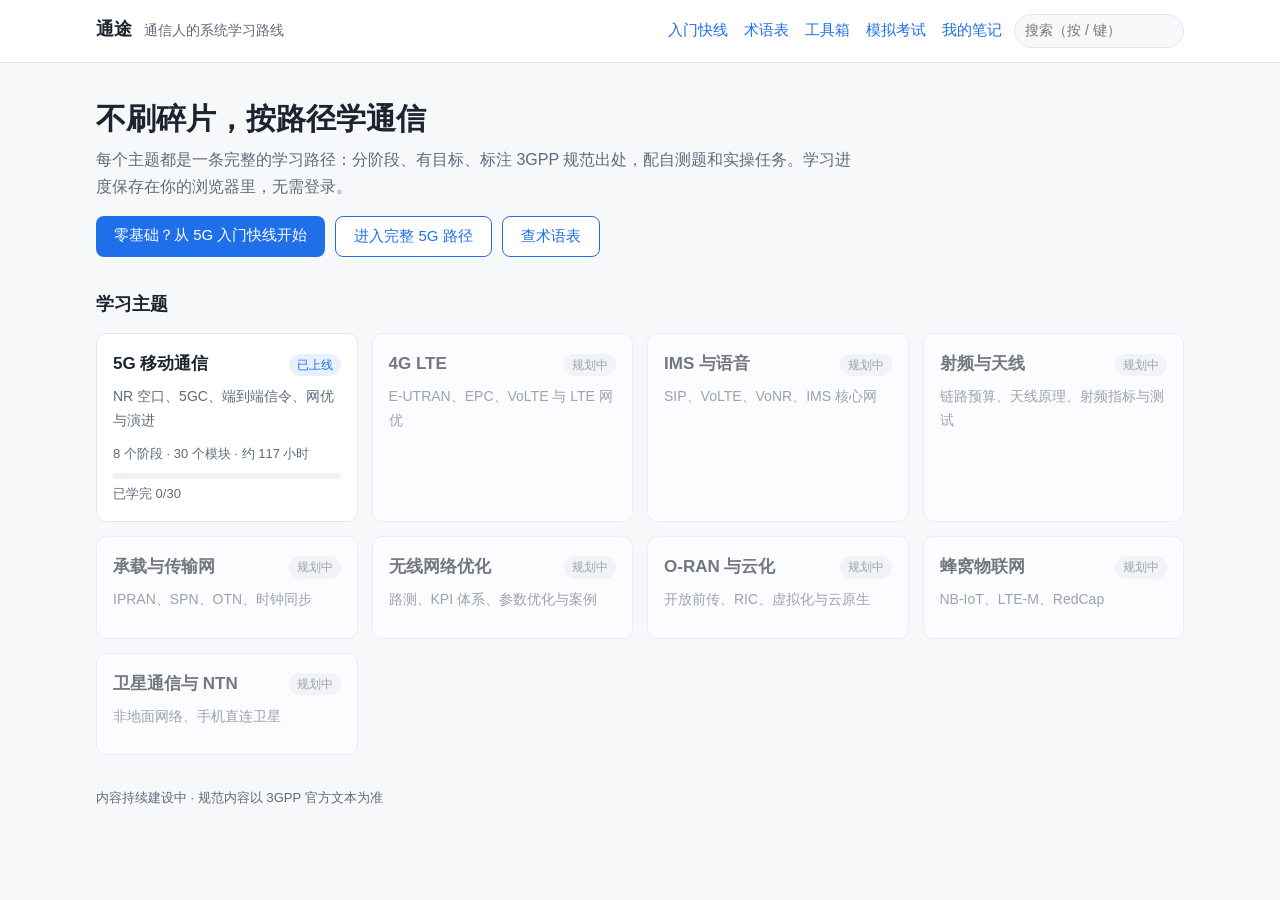
==== index.html @ b51c8057 "feat: 网站更名为「通途 · 通信人的系统学习路线」 Co-Authored-By: Claude Opus 5.5 <noreply@anthropic.com>" ====
<!doctype html>
<html lang="zh-CN">
<head>
  <meta charset="utf-8">
  <meta name="viewport" content="width=device-width, initial-scale=1">
  <title>通途 · 通信人的系统学习路线</title>
  <link rel="canonical" href="https://learn.promptso.top/">
  <meta name="description" content="通途：面向移动通信从业者的系统学习路线，分阶段学习 5G，标注 3GPP 规范出处，配自测题、模拟考试和计算工具">
  <link rel="stylesheet" href="assets/style.css?v=f2b17a0a">
</head>
<body>
  <header class="site-header">
    <div class="wrap">
      <a class="brand" href="index.html">通途</a>
      <span class="tagline">通信人的系统学习路线</span>
      <nav class="site-nav"><a href="quickstart.html?t=5g">入门快线</a><a href="glossary.html">术语表</a><a href="tools.html">工具箱</a><a href="exam.html">模拟考试</a><a href="notes.html">我的笔记</a></nav>
      <form class="site-search" role="search" action="search.html"><input type="search" name="q" placeholder="搜索（按 / 键）" aria-label="站内搜索"></form>
    </div>
  </header>

  <main class="wrap">
    <section class="hero">
      <h1>不刷碎片，按路径学通信</h1>
      <p>每个主题都是一条完整的学习路径：分阶段、有目标、标注 3GPP 规范出处，配自测题和实操任务。学习进度保存在你的浏览器里，无需登录。</p>
      <div class="hero-actions">
        <a class="btn" href="quickstart.html?t=5g">零基础？从 5G 入门快线开始</a>
        <a class="btn btn-ghost" href="pathway.html?t=5g">进入完整 5G 路径</a>
        <a class="btn btn-ghost" href="glossary.html">查术语表</a>
      </div>
    </section>

    <section class="review-today" id="review-today" hidden></section>

    <section>
      <h2 class="section-title">学习主题</h2>
      <div id="topics" class="topic-grid"></div>
    </section>
  </main>

  <footer class="site-footer wrap">内容持续建设中 · 规范内容以 3GPP 官方文本为准</footer>

  <script src="data/topics.js?v=bf1fc1b3"></script>
  <script src="data/pathways/5g.js?v=eb07a325"></script>
  <script src="assets/review.js?v=e19c0d16"></script>
  <script src="assets/roadmap.js?v=b951e041"></script>
  <script src="assets/app.js?v=8c79c02c"></script>
  <script>App.renderHome();</script>
  <script src="assets/site-search.js?v=0782d89f"></script>
  <script src="assets/mirror-notice.js?v=f35e89a8"></script>
</body>
</html>
---- assets/style.css ----
:root {
  --bg: #f7f8fa;
  --surface: #ffffff;
  --text: #1c2430;
  --muted: #5f6b7a;
  --border: #e3e7ed;
  --accent: #1f6feb;
  --accent-soft: #e8f0fe;
  --done: #1a7f37;
  --done-soft: #e6f4ea;
  --learning: #9a6700;
  --learning-soft: #fff4d6;
  --skip: #8250df;
  --skip-soft: #f1ebfd;
  --chip: #eef1f5;
  --code: #f1f3f6;
  --radius: 10px;
}
@media (prefers-color-scheme: dark) {
  :root {
    --bg: #0f1318;
    --surface: #171c23;
    --text: #e4e8ee;
    --muted: #97a3b2;
    --border: #2a313b;
    --accent: #5b9dff;
    --accent-soft: #1b2a40;
    --done: #4cc26a;
    --done-soft: #16291c;
    --learning: #d29922;
    --learning-soft: #2e2510;
    --skip: #a371f7;
    --skip-soft: #241b38;
    --chip: #222934;
    --code: #222934;
  }
}

* { box-sizing: border-box; }
/* hidden 属性一律生效，避免被组件自己的 display: flex / grid 覆盖 */
[hidden] { display: none !important; }
html { scroll-behavior: smooth; }
body {
  margin: 0;
  background: var(--bg);
  color: var(--text);
  font-family: -apple-system, BlinkMacSystemFont, "PingFang SC", "Hiragino Sans GB", "Microsoft YaHei", "Noto Sans CJK SC", sans-serif;
  line-height: 1.7;
  font-size: 16px;
}
a { color: var(--accent); text-decoration: none; }
a:hover { text-decoration: underline; }
code { background: var(--code); padding: 1px 6px; border-radius: 4px; font-size: 0.9em; white-space: nowrap; }

.wrap { max-width: 1120px; margin: 0 auto; padding: 0 16px; }

.site-header { background: var(--surface); border-bottom: 1px solid var(--border); }
.site-header .wrap { display: flex; align-items: baseline; gap: 12px; padding-top: 14px; padding-bottom: 14px; flex-wrap: wrap; }
.brand { font-weight: 700; font-size: 18px; color: var(--text); }
.tagline { color: var(--muted); font-size: 14px; }
.site-footer { color: var(--muted); font-size: 13px; padding-top: 32px; padding-bottom: 32px; }

.hero { padding: 36px 0 20px; }
.hero h1 { margin: 0 0 8px; font-size: 30px; line-height: 1.3; }
.hero p { margin: 0 0 8px; color: var(--muted); max-width: 760px; }
.back { display: inline-block; margin-bottom: 12px; font-size: 14px; }
.meta { color: var(--muted); font-size: 13px; }

.section-title { font-size: 18px; margin: 12px 0 14px; }
.topic-grid { display: grid; grid-template-columns: repeat(auto-fill, minmax(250px, 1fr)); gap: 14px; }
.topic-card {
  display: block; background: var(--surface); border: 1px solid var(--border);
  border-radius: var(--radius); padding: 16px; color: var(--text);
}
.topic-card.live:hover { border-color: var(--accent); text-decoration: none; }
.topic-card.planned { opacity: 0.6; }
.topic-card h3 { margin: 0; font-size: 17px; }
.topic-card p { margin: 6px 0 10px; color: var(--muted); font-size: 14px; }
.topic-head { display: flex; justify-content: space-between; align-items: center; gap: 8px; }
.badge { font-size: 12px; padding: 1px 8px; border-radius: 999px; background: var(--chip); color: var(--muted); white-space: nowrap; }
.badge.live { background: var(--accent-soft); color: var(--accent); }

.bar { height: 6px; background: var(--chip); border-radius: 999px; overflow: hidden; margin: 8px 0 4px; }
.bar span { display: block; height: 100%; background: var(--done); transition: width 0.3s; }
.overall { max-width: 520px; margin: 12px 0; }
.btn {
  background: var(--accent); color: #fff; border: 0; border-radius: 8px;
  padding: 8px 18px; font-size: 15px; cursor: pointer; font-family: inherit;
}
.btn:disabled { background: var(--done); cursor: default; }

.layout { display: grid; grid-template-columns: 220px 1fr; gap: 28px; align-items: start; }
.stage-nav { position: sticky; top: 16px; max-height: calc(100vh - 32px); overflow-y: auto; overscroll-behavior: contain; }
.stage-nav ol { list-style: none; margin: 0; padding: 0; }
.stage-nav li { font-size: 14px; }
.stage-nav .nav-row { display: flex; justify-content: space-between; align-items: center; gap: 6px; padding: 5px 0; }
.stage-nav a { color: var(--text); }
.nav-stat { color: var(--muted); font-size: 12px; }
.stage-no {
  display: inline-flex; align-items: center; justify-content: center;
  width: 20px; height: 20px; border-radius: 50%; background: var(--accent-soft);
  color: var(--accent); font-size: 12px; font-weight: 700; margin-right: 8px; flex: none;
}
.stage-no.big { width: 36px; height: 36px; font-size: 17px; margin: 4px 0 0; }

.stage { margin-bottom: 36px; scroll-margin-top: 12px; }
.stage-head { display: flex; gap: 14px; align-items: flex-start; }
.stage-head h2 { margin: 0; font-size: 22px; }
.stage-head p { margin: 2px 0 0; color: var(--muted); }
.stage-progress { margin: 6px 0 12px 50px; max-width: 360px; }

.module {
  background: var(--surface); border: 1px solid var(--border); border-radius: var(--radius);
  margin-bottom: 10px; scroll-margin-top: 12px;
}
.module.st-done { border-color: color-mix(in srgb, var(--done) 40%, var(--border)); }
.module.st-learning { border-left: 3px solid var(--learning); }
.module.st-skip { border-color: color-mix(in srgb, var(--skip) 35%, var(--border)); }
.module > summary {
  display: flex; align-items: center; gap: 10px; padding: 12px 14px; cursor: pointer; list-style: none;
}
.module > summary::-webkit-details-marker { display: none; }
.module[open] > summary { border-bottom: 1px solid var(--border); }
.check { display: flex; align-items: center; }
.check input { width: 18px; height: 18px; accent-color: var(--done); cursor: pointer; margin: 0; }
.mod-index { color: var(--muted); font-size: 13px; font-variant-numeric: tabular-nums; min-width: 28px; }
.mod-title { font-weight: 600; flex: 1; }
.module.st-done .mod-title { color: var(--done); }
.module.st-skip .mod-title { color: var(--skip); }
.mod-state:empty { display: none; }
.mod-state { font-size: 12px; padding: 1px 8px; border-radius: 999px; white-space: nowrap; }
.module.st-learning .mod-state { background: var(--learning-soft); color: var(--learning); }
.module.st-skip .mod-state { background: var(--skip-soft); color: var(--skip); }
.mod-status { display: flex; flex-wrap: wrap; align-items: center; gap: 6px; margin: 12px 0 4px; }
.st-btn {
  font: inherit; font-size: 13px; padding: 3px 10px; border-radius: 999px; cursor: pointer;
  border: 1px solid var(--border); background: var(--surface); color: var(--muted);
}
.st-btn:hover { border-color: var(--accent); color: var(--text); }
.st-btn.on[data-set-status="todo"] { background: var(--chip); color: var(--text); border-color: var(--muted); }
.st-btn.on[data-set-status="learning"] { background: var(--learning-soft); color: var(--learning); border-color: var(--learning); }
.st-btn.on[data-set-status="done"] { background: var(--done-soft); color: var(--done); border-color: var(--done); }
.st-btn.on[data-set-status="skip"] { background: var(--skip-soft); color: var(--skip); border-color: var(--skip); }
.mod-hours { color: var(--muted); font-size: 13px; white-space: nowrap; }

.mod-body { padding: 4px 18px 18px; }
.mod-body h4 { margin: 18px 0 8px; font-size: 14px; color: var(--muted); letter-spacing: 0.02em; }
.mod-body ul { margin: 0; padding-left: 20px; }
.chips { display: flex; flex-wrap: wrap; gap: 6px; }
.chip { background: var(--chip); border-radius: 6px; padding: 2px 9px; font-size: 13px; }
.specs li { margin: 3px 0; }
.flow { overflow-x: auto; background: var(--bg); border: 1px solid var(--border); border-radius: 8px; padding: 10px; }
.flow pre { margin: 0; font-size: 12px; white-space: pre; }
.quiz { border: 1px solid var(--border); border-radius: 8px; padding: 8px 12px; margin-bottom: 8px; }
.quiz summary { cursor: pointer; font-weight: 500; }
.quiz p { margin: 8px 0 0; color: var(--text); }
.practice { margin: 0; background: var(--accent-soft); border-radius: 8px; padding: 10px 12px; }
.muted { color: var(--muted); font-size: 14px; }

@media (max-width: 760px) {
  .layout { grid-template-columns: 1fr; }
  .stage-nav { position: static; background: var(--surface); border: 1px solid var(--border); border-radius: var(--radius); padding: 10px 14px; }
  .hero h1 { font-size: 24px; }
  .stage-progress { margin-left: 0; }
  .mod-hours { display: none; }
  .mod-body { padding: 4px 14px 14px; }
}

/* 精选资源 */
.resources { list-style: none; padding: 0; margin: 0; }
.resources li { display: flex; gap: 10px; align-items: flex-start; padding: 8px 0; border-bottom: 1px dashed var(--border); }
.resources li:last-child { border-bottom: 0; }
.rbody { min-width: 0; overflow-wrap: anywhere; }
.rtype { flex: none; font-size: 12px; line-height: 20px; padding: 0 7px; margin-top: 3px; border-radius: 4px; background: var(--chip); color: var(--muted); }
.rtype-video, .rtype-article { background: var(--accent-soft); color: var(--accent); }
.rtype-lab, .rtype-tool { background: var(--done-soft); color: var(--done); }
.rmeta { color: var(--muted); font-size: 13px; margin-left: 4px; }
.rnote { color: var(--muted); font-size: 14px; }
.specs a { text-decoration: none; }
.specs a code { color: var(--accent); }

/* 顶部导航与按钮 */
.site-nav { margin-left: auto; display: flex; gap: 16px; font-size: 15px; }
.btn { display: inline-block; text-decoration: none; line-height: 1.5; }
a.btn:hover { text-decoration: none; }
.btn-ghost { background: transparent; color: var(--accent); border: 1px solid var(--accent); }
.hero-actions { display: flex; flex-wrap: wrap; gap: 10px; margin-top: 16px; }
.pathway-hero .btn-ghost { margin-left: 8px; }
.quick-banner { margin-top: 14px; padding: 10px 14px; border-radius: 8px; background: var(--accent-soft); color: var(--text); max-width: 760px; }

/* 术语标注与浮动解释 */
.term { border-bottom: 1px dashed var(--accent); cursor: help; }
.term:focus { outline: 2px solid var(--accent); outline-offset: 1px; border-radius: 2px; }
.term-tip {
  position: absolute; z-index: 50; background: var(--surface); color: var(--text);
  border: 1px solid var(--border); border-radius: 10px; padding: 10px 12px;
  box-shadow: 0 8px 24px rgba(0, 0, 0, 0.18); font-size: 14px; line-height: 1.6;
}
.term-tip .tip-head span { color: var(--muted); font-size: 13px; }
.term-tip .tip-body { margin: 4px 0 6px; }
.term-tip .tip-foot { font-size: 13px; }

/* 入门快线课程正文 */
.lesson-body p { margin: 0 0 10px; }
.lesson-summary { color: var(--muted); }
.lesson-list { padding-left: 20px; margin: 0 0 10px; }
.lesson-list li { margin: 4px 0; }
.table-wrap { overflow-x: auto; margin: 0 0 12px; }
.table-wrap table { border-collapse: collapse; width: 100%; font-size: 14px; }
.table-wrap th, .table-wrap td { border: 1px solid var(--border); padding: 6px 10px; text-align: left; vertical-align: top; }
.table-wrap th { background: var(--chip); font-weight: 600; white-space: nowrap; }
.lesson-body .flow { margin: 0 0 12px; }
.tip { background: var(--done-soft); border-radius: 8px; padding: 10px 12px; margin: 0 0 12px; font-size: 15px; }
.mcq { border: 1px solid var(--border); border-radius: 8px; padding: 10px 12px; margin-bottom: 10px; }
.mcq-q { font-weight: 500; margin: 0 0 8px; }
.mcq-opts { display: grid; gap: 6px; }
.mcq-opt {
  text-align: left; font: inherit; font-size: 15px; padding: 7px 12px; border-radius: 6px; cursor: pointer;
  border: 1px solid var(--border); background: var(--bg); color: var(--text);
}
.mcq-opt:hover:not(:disabled) { border-color: var(--accent); }
.mcq-opt:disabled { cursor: default; }
.mcq-opt.correct { border-color: var(--done); background: var(--done-soft); }
.mcq-opt.wrong { border-color: #d1242f; background: rgba(209, 36, 47, 0.1); }
.mcq-explain { margin: 8px 0 0 !important; font-size: 14px; }
.deeper { display: flex; flex-wrap: wrap; gap: 8px; }
.mod-link { display: inline-block; background: var(--chip); border-radius: 6px; padding: 3px 10px; font-size: 14px; color: var(--text); }
.lesson-next { margin-top: 20px; text-align: right; }
.route { border: 1px solid var(--border); border-radius: 8px; padding: 10px 12px; margin-bottom: 10px; }
.route-mods { margin: 6px 0 0; padding-left: 22px; columns: 2; column-gap: 24px; }
.route-mods li { break-inside: avoid; margin: 2px 0; }
.route-mods .mod-link { background: none; padding: 0; color: var(--accent); }

/* 术语表页面 */
.gl-tools { position: sticky; top: 0; z-index: 5; background: var(--bg); padding: 10px 0; }
#gl-q { width: 100%; font: inherit; padding: 9px 12px; border: 1px solid var(--border); border-radius: 8px; background: var(--surface); color: var(--text); }
.gl-cats { display: flex; flex-wrap: wrap; gap: 6px; margin-top: 8px; }
.chip-btn { font: inherit; font-size: 13px; padding: 2px 12px; border-radius: 999px; border: 1px solid var(--border); background: var(--surface); color: var(--text); cursor: pointer; }
.chip-btn.active { background: var(--accent); border-color: var(--accent); color: #fff; }
.gl-list { margin: 0; }
.gl-item { background: var(--surface); border: 1px solid var(--border); border-radius: var(--radius); padding: 10px 14px; margin: 8px 0; scroll-margin-top: 120px; }
.gl-item:target { border-color: var(--accent); box-shadow: 0 0 0 2px var(--accent-soft); }
.gl-item dt { margin: 0; }
.gl-item dd { margin: 4px 0 0; color: var(--text); }
.gl-en { color: var(--muted); font-size: 14px; }
.gl-zh { font-size: 14px; }

@media (max-width: 760px) {
  .site-nav { margin-left: 0; width: 100%; }
  .route-mods { columns: 1; }
  .pathway-hero .btn-ghost { margin: 8px 0 0; }
}
.lesson-body h4 { font-size: 16px; color: var(--text); margin: 22px 0 8px; padding-left: 10px; border-left: 3px solid var(--accent); letter-spacing: 0; }

/* 模块知识讲解 */
.explain { border: 1px solid var(--border); border-radius: 10px; padding: 4px 16px 8px; background: var(--bg); }
.explain-toc { margin: 12px 0 4px; font-size: 14px; }
.explain-toc ul { list-style: none; margin: 4px 0 0; padding-left: 0; columns: 2; column-gap: 24px; }
.explain-toc li { break-inside: avoid; }
.explain .lesson-body h4 { scroll-margin-top: 16px; }
@media (max-width: 760px) { .explain { padding: 2px 10px 6px; } .explain-toc ul { columns: 1; } }

/* 流程图按需加载：加载中显示源码并提示，失败时保留源码 */
.flow-loading::before { content: "流程图加载中…"; display: block; color: var(--muted); font-size: 13px; margin-bottom: 4px; }
.flow-failed::before { content: "流程图组件加载失败，以下为文字版流程"; display: block; color: var(--muted); font-size: 13px; margin-bottom: 4px; }

/* 左侧导航：展开模块的小节目录 */
.stage-nav .nav-sub { list-style: none; margin: 0 0 6px 10px; padding: 0 0 0 10px; border-left: 2px solid var(--border); }
.nav-sub .nav-mod > a { display: block; padding: 3px 0; font-size: 13px; color: var(--muted); }
.nav-sub .nav-mod.open > a { font-weight: 600; color: var(--text); }
.stage-nav .nav-sec { list-style: none; margin: 0 0 4px; padding: 0 0 0 16px; }
.nav-sec a { display: flex; gap: 6px; padding: 2px 6px; margin-left: -6px; border-radius: 4px; font-size: 13px; color: var(--muted); line-height: 1.5; }
.nav-sec a:hover { color: var(--text); text-decoration: none; background: var(--chip); }
.nav-sec a.active { color: var(--accent); background: var(--accent-soft); }
.nav-sub .sec-no { flex: none; font-variant-numeric: tabular-nums; color: var(--muted); margin-right: 4px; }
.nav-sec a.active .sec-no { color: var(--accent); }
@media (max-width: 760px) { .nav-sub { display: none; } .stage-nav { max-height: none; } }
/* 宽屏时左侧导航已列出小节目录，正文里的“本节目录”重复，隐藏；手机上导航不显示小节，保留它 */
@media (min-width: 761px) { .explain-toc { display: none; } }

/* 小节编号 */
.sec-no { font-variant-numeric: tabular-nums; color: var(--accent); font-weight: 600; }
.explain-toc .sec-no { font-weight: 500; margin-right: 2px; }

/* 图 */
.figure { margin: 14px 0 18px; }
.figure-svg { overflow-x: auto; background: var(--surface); border: 1px solid var(--border); border-radius: 8px; padding: 10px; }
.figure-svg svg { display: block; width: 100%; height: auto; max-width: 760px; margin: 0 auto; font-family: inherit; }
.figure figcaption { font-size: 13px; color: var(--muted); text-align: center; margin-top: 6px; }
.fig-no { font-weight: 600; color: var(--text); }
/* SVG 配色：全部走 CSS 变量，自动适配深色模式 */
.figure svg .ink { fill: var(--text); }
.figure svg .mute { fill: var(--muted); }
.figure svg .line { stroke: var(--text); fill: none; }
.figure svg .grid { stroke: var(--border); fill: none; }
.figure svg .acc { fill: var(--accent); }
.figure svg .acc-l { fill: var(--accent); stroke: var(--accent); fill: none; }
.figure svg .acc-s { fill: var(--accent-soft); stroke: var(--accent); }
.figure svg .ok-s { fill: var(--done-soft); stroke: var(--done); }
.figure svg .ok-l { stroke: var(--done); fill: none; }
.figure svg .warn-s { fill: #fdecd8; stroke: #c26a00; }
.figure svg .warn-l { stroke: #c26a00; fill: none; }
.figure svg .box { fill: var(--chip); stroke: var(--border); }
@media (prefers-color-scheme: dark) { .figure svg .warn-s { fill: #3a2a17; stroke: #e0953a; } .figure svg .warn-l { stroke: #e0953a; } }

/* 我的释义：实线下划线，和官方术语区分 */
.term.term-mine { border-bottom: 1.5px solid var(--done); }
.term-tip .tip-mine { font-size: 12px; color: var(--done); background: var(--done-soft); border-radius: 4px; padding: 0 6px; margin-left: 4px; }
.term-tip .tip-orig { font-size: 13px; color: var(--muted); border-left: 2px solid var(--border); padding-left: 8px; margin-bottom: 6px; }
.badge.badge-mine { background: var(--done-soft); color: var(--done); }
.gl-orig { font-size: 13px; color: var(--muted); margin-top: 4px; }
.gl-edit { display: inline-block; font-size: 13px; margin-top: 4px; }

/* 划词菜单 */
.note-menu, .note-pop { position: absolute; z-index: 60; background: var(--surface); border: 1px solid var(--border); border-radius: 10px; box-shadow: 0 6px 24px rgba(0,0,0,.14); }
.note-menu { padding: 6px; min-width: 168px; display: flex; flex-direction: column; }
.note-menu[hidden], .note-pop[hidden], .note-toast[hidden] { display: none; }
.note-menu button { text-align: left; font: inherit; font-size: 14px; color: var(--text); background: none; border: 0; border-radius: 6px; padding: 7px 10px; cursor: pointer; }
.note-menu button:hover, .note-menu button:focus { background: var(--accent-soft); outline: none; }
.note-menu-hint { font-size: 12px; color: var(--muted); padding: 4px 10px; max-width: 200px; }
.note-menu-foot { font-size: 12px; padding: 6px 10px 2px; border-top: 1px solid var(--border); margin-top: 4px; }

/* 原文中的评论 / 收藏高亮 */
mark.note-mark { color: inherit; background: none; cursor: pointer; border-radius: 2px; }
mark.note-bookmark { background: rgba(255, 200, 0, .28); }
mark.note-comment { background: rgba(31, 111, 235, .12); border-bottom: 2px solid var(--accent); }
@media (prefers-color-scheme: dark) { mark.note-bookmark { background: rgba(255, 200, 0, .22); } mark.note-comment { background: rgba(91, 157, 255, .18); } }
.note-pop { padding: 10px 12px; max-width: 320px; font-size: 14px; }
.note-pop-label { font-size: 12px; color: var(--muted); }
.note-pop-body { margin: 4px 0 8px; white-space: pre-wrap; overflow-wrap: anywhere; }
.note-pop-actions { display: flex; gap: 8px; justify-content: flex-end; align-items: center; font-size: 13px; }
.note-pop-actions button, .note-actions button:not(.btn) { font: inherit; font-size: 13px; background: var(--chip); color: var(--text); border: 1px solid var(--border); border-radius: 6px; padding: 4px 10px; cursor: pointer; }
.note-ui .danger { color: #c62828; }
@media (prefers-color-scheme: dark) { .note-ui .danger { color: #ff8a80; } }

/* 提示条 */
.note-toast { position: fixed; z-index: 70; left: 50%; bottom: 28px; transform: translateX(-50%); background: var(--text); color: var(--bg); padding: 8px 16px; border-radius: 999px; font-size: 14px; box-shadow: 0 4px 16px rgba(0,0,0,.2); max-width: calc(100vw - 32px); }

/* 对话框 */
.note-dialog { border: 1px solid var(--border); border-radius: 12px; padding: 0; width: min(480px, calc(100vw - 32px)); background: var(--surface); color: var(--text); box-shadow: 0 12px 40px rgba(0,0,0,.25); }
.note-dialog::backdrop { background: rgba(0,0,0,.35); }
.note-dialog form { padding: 18px 20px; display: flex; flex-direction: column; gap: 10px; }
.note-dialog h3 { margin: 0; font-size: 18px; }
.note-dialog .note-sub { margin: -4px 0 0; font-size: 13px; color: var(--muted); }
.note-dialog label { display: flex; flex-direction: column; gap: 4px; font-size: 13px; color: var(--muted); }
.note-dialog input, .note-dialog textarea { font: inherit; font-size: 15px; color: var(--text); background: var(--bg); border: 1px solid var(--border); border-radius: 8px; padding: 8px 10px; resize: vertical; }
.note-dialog input[readonly] { color: var(--muted); }
.note-dialog input:focus, .note-dialog textarea:focus { outline: 2px solid var(--accent); outline-offset: -1px; }
.note-official, .note-quote { margin: 0; font-size: 14px; color: var(--muted); background: var(--bg); border-left: 3px solid var(--border); border-radius: 0 6px 6px 0; padding: 8px 10px; max-height: 120px; overflow: auto; }
.note-official span { color: var(--text); }
.note-err { margin: 0; color: #c62828; font-size: 13px; }
.note-actions { display: flex; gap: 8px; align-items: center; margin-top: 4px; }
.note-actions .spacer { flex: 1; }

/* 我的笔记页 */
.nb-tools { display: flex; gap: 10px; flex-wrap: wrap; margin-top: 12px; }
.btn.btn-ghost { background: var(--surface); color: var(--accent); border: 1px solid var(--accent); cursor: pointer; }
.nb-tabs { display: flex; gap: 8px; flex-wrap: wrap; margin: 8px 0 12px; }
.nb-list { list-style: none; padding: 0; margin: 0; display: flex; flex-direction: column; gap: 12px; }
.nb-list > li { background: var(--surface); border: 1px solid var(--border); border-radius: var(--radius); padding: 12px 16px; }
.nb-head { display: flex; flex-wrap: wrap; gap: 8px; align-items: baseline; }
.nb-date { margin-left: auto; }
.nb-body { margin: 6px 0; white-space: pre-wrap; overflow-wrap: anywhere; }
.nb-foot { display: flex; flex-wrap: wrap; gap: 8px; align-items: baseline; font-size: 14px; margin-top: 6px; }
.nb-actions { display: flex; gap: 8px; justify-content: flex-end; margin-top: 6px; }
.nb-actions button { font: inherit; font-size: 13px; background: var(--chip); color: var(--text); border: 1px solid var(--border); border-radius: 6px; padding: 3px 10px; cursor: pointer; }
.nb-actions .danger { color: #c62828; }
@media (prefers-color-scheme: dark) { .nb-actions .danger { color: #ff8a80; } }
.nb-empty { padding: 24px 0; }
/* 手机上配图保持可读的最小宽度，在图框内横向滑动 */
@media (max-width: 640px) { .figure-svg svg { min-width: 560px; } .figure-svg { -webkit-overflow-scrolling: touch; } }
.layout > .stages, .layout > .stage-nav { min-width: 0; }

/* 自测：先回忆，再看参考答案并自评 */
.sq { border: 1px solid var(--border); border-radius: 8px; padding: 10px 12px; margin-bottom: 10px; }
.sq-q { font-weight: 500; margin: 0 0 8px; }
.sq-answer > p:first-child { margin: 0 0 8px; padding: 8px 10px; border-radius: 6px; background: var(--chip); }
.sq-grade { display: flex; flex-wrap: wrap; align-items: center; gap: 8px; }
.sq-result { margin: 8px 0 0 !important; }
.btn-small { font: inherit; font-size: 13px; padding: 4px 10px; border-radius: 6px; border: 1px solid var(--border); background: var(--surface); color: var(--text); cursor: pointer; }
.btn-small:hover { border-color: var(--accent); }
.btn-small.ok:hover { border-color: var(--done); background: var(--done-soft); }
.btn-small.bad:hover { border-color: #d1242f; background: rgba(209, 36, 47, 0.1); }
.badge.badge-wrong { background: rgba(209, 36, 47, 0.12); color: #d1242f; font-weight: 500; }
.review-link { display: inline-block; margin-left: 12px; font-size: 14px; }
.nb-answer { margin: 6px 0; }
.nb-answer summary { cursor: pointer; color: var(--accent); font-size: 14px; }
@media (max-width: 760px) { .review-link { display: block; margin: 10px 0 0; } }

/* 站内搜索 */
.site-search input { font: inherit; font-size: 14px; width: 170px; padding: 4px 10px; border: 1px solid var(--border); border-radius: 999px; background: var(--bg); color: var(--text); }
.site-search input:focus { outline: 2px solid var(--accent); outline-offset: -1px; width: 220px; }
.sr-form input { font: inherit; font-size: 16px; width: 100%; max-width: 640px; padding: 10px 14px; border: 1px solid var(--border); border-radius: 10px; background: var(--surface); color: var(--text); box-sizing: border-box; }
.sr-form input:focus { outline: 2px solid var(--accent); outline-offset: -1px; }
.sr-group { margin: 22px 0; }
.sr-group h2 { font-size: 17px; margin: 0 0 8px; }
.sr-list { list-style: none; margin: 0; padding: 0; }
.sr-list li { padding: 10px 0; border-bottom: 1px solid var(--border); }
.sr-title { font-weight: 600; }
.sr-crumb { font-size: 12px; margin-top: 2px; }
.sr-snippet { font-size: 14px; color: var(--muted); margin-top: 4px; line-height: 1.6; }
#sr-results mark, .sr-title mark { background: rgba(255, 196, 0, 0.35); color: inherit; border-radius: 2px; padding: 0 1px; }
@media (max-width: 760px) { .site-search { width: 100%; } .site-search input, .site-search input:focus { width: 100%; box-sizing: border-box; } }

/* 工具箱：计算器 */
.calc-card { background: var(--surface); border: 1px solid var(--border); border-radius: var(--radius); padding: 16px 18px; margin: 18px 0; scroll-margin-top: 16px; }
.calc-card h2 { font-size: 19px; margin: 0 0 4px; }
.calc-card h3 { font-size: 16px; margin: 18px 0 6px; }
.calc-row { display: flex; flex-wrap: wrap; gap: 10px 16px; margin: 10px 0; }
.calc-row[hidden] { display: none; }
.calc-row label { display: flex; flex-direction: column; gap: 4px; font-size: 13px; color: var(--muted); }
.calc-row label.wide { flex: 1 1 100%; }
.calc-row input, .calc-row select { font: inherit; font-size: 15px; padding: 6px 8px; border: 1px solid var(--border); border-radius: 6px; background: var(--bg); color: var(--text); min-width: 120px; }
.calc-row input:focus, .calc-row select:focus { outline: 2px solid var(--accent); outline-offset: -1px; }
.calc-out { background: var(--accent-soft); border-radius: 8px; padding: 10px 14px; margin: 8px 0; }
.calc-out ul { margin: 6px 0 0; padding-left: 20px; }
.calc-big { font-size: 17px; margin: 0; }
.calc-big strong { color: var(--accent); }
.calc-err { color: #d1242f; margin: 0; }
.calc-ref { margin-top: 10px; }
.calc-ref summary { cursor: pointer; color: var(--accent); }
.nu-table tr.on td { background: var(--accent-soft); font-weight: 600; }
.calc-jump a { margin-right: 16px; }
.mod-tools { display: flex; flex-wrap: wrap; gap: 8px; }
.mod-tools a { background: var(--accent-soft); padding: 4px 10px; border-radius: 6px; font-size: 14px; }
@media (max-width: 760px) { .calc-row label { flex: 1 1 45%; } .calc-row input, .calc-row select { min-width: 0; width: 100%; box-sizing: border-box; } }

/* 示意信令日志 */
.sl-note { font-size: 13px; color: var(--muted); background: var(--chip); border-radius: 6px; padding: 6px 10px; }
.siglog { list-style: none; margin: 8px 0 12px; padding: 0; border-left: 2px solid var(--border); }
.siglog > li { margin: 0 0 6px 12px; }
.sl-step { border: 1px solid var(--border); border-radius: 8px; background: var(--surface); }
.sl-step > summary { cursor: pointer; display: flex; flex-wrap: wrap; align-items: baseline; gap: 4px 10px; padding: 8px 10px; list-style: none; }
.sl-step > summary::-webkit-details-marker { display: none; }
.sl-step[open] > summary { border-bottom: 1px solid var(--border); }
.sl-no { flex: none; width: 20px; height: 20px; border-radius: 50%; background: var(--accent-soft); color: var(--accent); font-size: 12px; font-weight: 700; display: inline-flex; align-items: center; justify-content: center; }
.sl-dir { font-size: 13px; color: var(--muted); font-family: ui-monospace, SFMono-Regular, Menlo, monospace; }
.sl-msg { font-weight: 600; }
.sl-if { font-size: 12px; color: var(--muted); margin-left: auto; }
.sl-body { padding: 8px 12px 4px; }
.sl-body p { margin: 8px 0; }
.sl-fields { width: 100%; border-collapse: collapse; font-size: 13px; }
.sl-fields td { border-top: 1px solid var(--border); padding: 5px 6px; vertical-align: top; }
.sl-fields tr:first-child td { border-top: 0; }
.sl-fields td:first-child { width: 48%; }
.sl-fields code { white-space: pre-wrap; word-break: break-word; font-size: 12.5px; }
@media (max-width: 760px) { .sl-fields td { display: block; width: auto !important; } .sl-fields td:first-child { border-top: 1px solid var(--border); } .sl-fields td + td { border-top: 0; padding-top: 0; color: var(--muted); } .sl-if { margin-left: 0; width: 100%; } }

/* 模拟考试 */
.ex-card { background: var(--surface); border: 1px solid var(--border); border-radius: var(--radius); padding: 16px 18px; margin: 16px 0; }
.ex-card h2 { font-size: 16px; margin: 14px 0 8px; }
.ex-card h2:first-child { margin-top: 0; }
.ex-row { display: flex; flex-wrap: wrap; gap: 8px 12px; align-items: center; }
.ex-row.ex-col { flex-direction: column; align-items: flex-start; }
.ex-check { display: inline-flex; align-items: center; gap: 6px; cursor: pointer; }
.ex-custom { display: inline-flex; align-items: center; gap: 6px; font-size: 14px; color: var(--muted); }
.ex-custom input { width: 80px; font: inherit; padding: 4px 8px; border: 1px solid var(--border); border-radius: 6px; background: var(--bg); color: var(--text); }
.ex-stages { display: flex; flex-wrap: wrap; gap: 6px 14px; padding: 4px 0 4px 22px; }
.ex-stages[hidden] { display: none; }
.ex-avail { margin: 14px 0 10px; }
.ex-history { border-collapse: collapse; font-size: 14px; margin: 6px 0; }
.ex-history td, .ex-history th { padding: 4px 14px 4px 0; text-align: left; border-bottom: 1px solid var(--border); }
.ex-bar { position: sticky; top: 0; z-index: 5; display: flex; align-items: center; gap: 16px; padding: 10px 0; margin-top: 12px; background: var(--bg); border-bottom: 1px solid var(--border); }
.ex-bar #ex-timer { color: var(--muted); font-variant-numeric: tabular-nums; }
.ex-bar .btn { margin-left: auto; }
.ex-group h2 { font-size: 17px; margin: 22px 0 10px; }
.ex-group h2 .meta { font-weight: 400; margin-left: 4px; }
.ex-q { background: var(--surface); border: 1px solid var(--border); border-radius: 8px; padding: 12px 14px; margin-bottom: 10px; }
.ex-q.ok { border-left: 4px solid var(--done); }
.ex-q.bad { border-left: 4px solid #d1242f; }
.ex-qt { margin: 0 0 8px; font-weight: 500; }
.ex-no { display: inline-block; min-width: 22px; color: var(--accent); font-weight: 700; margin-right: 6px; }
.ex-opts { display: grid; gap: 6px; }
.ex-opts.ex-judge { grid-template-columns: repeat(2, max-content); gap: 8px 16px; }
.ex-opt { display: flex; gap: 8px; align-items: baseline; padding: 6px 10px; border: 1px solid var(--border); border-radius: 6px; cursor: pointer; }
.ex-opt:hover { border-color: var(--accent); }
.ex-opt:has(input:checked) { border-color: var(--accent); background: var(--accent-soft); }
.ex-essay { width: 100%; box-sizing: border-box; font: inherit; padding: 8px 10px; border: 1px solid var(--border); border-radius: 6px; background: var(--bg); color: var(--text); resize: vertical; }
.ex-foot { margin: 18px 0 30px; }
.ex-score { display: flex; gap: 20px; align-items: flex-start; }
.ex-big { font-size: 54px; font-weight: 700; color: var(--accent); line-height: 1; min-width: 100px; }
.ex-big span { font-size: 18px; margin-left: 2px; }
.ex-score p { margin: 0 0 8px; }
.ex-olist { list-style: none; margin: 0 0 8px; padding: 0; }
.ex-olist li { padding: 3px 8px; border-radius: 4px; }
.ex-olist li.right { background: var(--done-soft); }
.ex-olist li.picked:not(.right) { background: rgba(209, 36, 47, 0.1); }
.ex-ans, .ex-ref { margin: 6px 0; font-size: 14px; }
.ex-ref { background: var(--chip); padding: 6px 10px; border-radius: 6px; }
.ex-grade { display: flex; flex-wrap: wrap; gap: 8px; align-items: center; margin-top: 8px; }
.btn-small.on.ok { border-color: var(--done); background: var(--done-soft); }
.btn-small.on.bad { border-color: #d1242f; background: rgba(209, 36, 47, 0.1); }
.ex-src { margin: 6px 0 0; font-size: 13px; }
@media (max-width: 760px) { .ex-score { flex-direction: column; gap: 8px; } .ex-bar { gap: 10px; font-size: 14px; } }

/* ---------- 路线总览 ---------- */
.roadmap {
  position: relative; background: var(--surface); border: 1px solid var(--border); border-radius: var(--radius);
  padding: 4px 16px 14px; margin: 0 0 24px;
}
.roadmap > summary { display: flex; flex-wrap: wrap; align-items: center; gap: 8px 16px; padding: 10px 0; cursor: pointer; list-style: none; }
.roadmap > summary::-webkit-details-marker { display: none; }
.roadmap > summary h2 { margin: 0; font-size: 18px; }
.roadmap > summary h2::before { content: "▸ "; color: var(--muted); }
.roadmap[open] > summary h2::before { content: "▾ "; }
.rm-legend { display: flex; flex-wrap: wrap; gap: 6px 14px; font-size: 13px; color: var(--muted); }
.rm-key { display: inline-flex; align-items: center; gap: 5px; }
.rm-key b { color: var(--text); font-weight: 600; }
.rm-tip { margin: 0 0 10px; }
.rm-grid { display: grid; grid-template-columns: repeat(auto-fill, minmax(220px, 1fr)); gap: 10px; counter-reset: none; }
.rm-stage { border: 1px solid var(--border); border-radius: 8px; padding: 8px 8px 6px; background: var(--bg); }
.rm-stage-title { display: flex; align-items: center; gap: 6px; font-weight: 600; font-size: 14px; margin-bottom: 4px; }
.rm-stage-title a { color: var(--text); text-decoration: none; flex: 1; }
.rm-stage-title a:hover { color: var(--accent); }
.rm-stage-title .stage-no { width: 20px; height: 20px; font-size: 12px; }
.rm-stat { font-size: 12px; color: var(--muted); font-weight: 400; font-variant-numeric: tabular-nums; }
.rm-stage ol { list-style: none; margin: 0; padding: 0; }
.rm-node {
  display: flex; align-items: center; gap: 6px; width: 100%; text-align: left; font: inherit; font-size: 13px;
  padding: 4px 6px; margin: 2px 0; border: 1px solid transparent; border-radius: 6px; background: none; color: var(--text); cursor: pointer;
}
.rm-node:hover, .rm-node:focus-visible { background: var(--surface); border-color: var(--border); }
.rm-node .sec-no { color: var(--muted); font-variant-numeric: tabular-nums; min-width: 26px; }
.rm-name { flex: 1; overflow: hidden; text-overflow: ellipsis; white-space: nowrap; }
.rm-dot { width: 10px; height: 10px; border-radius: 50%; flex: none; border: 1.5px solid var(--muted); background: transparent; }
.st-learning .rm-dot { border-color: var(--learning); background: linear-gradient(90deg, var(--learning) 50%, transparent 50%); }
.st-done .rm-dot { border-color: var(--done); background: var(--done); }
.st-skip .rm-dot { border-color: var(--skip); background: var(--skip); }
.rm-node.st-done .rm-name { color: var(--done); }
.rm-node.st-skip .rm-name { color: var(--skip); text-decoration: line-through; text-decoration-color: color-mix(in srgb, var(--skip) 50%, transparent); }
.rm-node.st-learning { background: var(--learning-soft); }
.rm-menu {
  position: absolute; z-index: 20; width: 220px; background: var(--surface); border: 1px solid var(--border);
  border-radius: 8px; box-shadow: 0 8px 24px rgba(0, 0, 0, 0.15); padding: 6px;
}
.rm-menu-title { margin: 2px 6px 6px; font-size: 13px; font-weight: 600; }
.rm-menu button {
  display: flex; align-items: center; gap: 8px; width: 100%; font: inherit; font-size: 14px; text-align: left;
  padding: 5px 8px; border: 0; border-radius: 6px; background: none; color: var(--text); cursor: pointer;
}
.rm-menu button:hover, .rm-menu button:focus-visible { background: var(--chip); }
.rm-menu button.on { font-weight: 600; }
.rm-menu button.on::after { content: "✓"; margin-left: auto; color: var(--accent); }
.rm-go { display: block; margin-top: 4px; padding: 6px 8px; border-top: 1px solid var(--border); font-size: 14px; }

/* ---------- 间隔复习 ---------- */
.review-today {
  display: flex; flex-wrap: wrap; justify-content: space-between; align-items: center; gap: 12px 24px;
  background: var(--surface); border: 1px solid var(--border); border-left: 4px solid var(--learning);
  border-radius: var(--radius); padding: 14px 18px; margin: 0 0 24px;
}
.review-today[hidden] { display: none; }
.review-today h2 { margin: 0; font-size: 18px; }
.review-today h2 strong { color: var(--learning); font-size: 22px; }
.review-today p { margin: 4px 0 0; }
.review-actions { display: flex; flex-wrap: wrap; gap: 8px; }
.review-link.due { font-weight: 600; color: var(--learning); }
.badge.badge-due { background: var(--learning-soft); color: var(--learning); font-weight: 500; }
.review-plan { background: var(--surface); border: 1px solid var(--border); border-radius: var(--radius); padding: 10px 14px; margin-bottom: 12px; }
.review-plan p { margin: 0 0 8px; }
.nb-sub { font-size: 15px; margin: 18px 0 8px; color: var(--muted); }
@media (max-width: 760px) {
  .rm-grid { grid-template-columns: 1fr 1fr; gap: 8px; }
  .roadmap { padding: 4px 10px 10px; }
}
@media (max-width: 480px) { .rm-grid { grid-template-columns: 1fr; } }

/* ---------- 备用地址提示（只在 GitHub Pages 上显示） ---------- */
.mirror-notice { background: var(--accent-soft); border-bottom: 1px solid var(--border); font-size: 14px; }
.mirror-notice .wrap { display: flex; align-items: flex-start; gap: 12px; padding-top: 8px; padding-bottom: 8px; }
.mirror-notice .wrap > span { flex: 1; }
.mirror-tip { color: var(--muted); margin-left: 4px; }
.mirror-close {
  flex: none; font: inherit; font-size: 18px; line-height: 1; padding: 2px 8px; border: 0; border-radius: 6px;
  background: none; color: var(--muted); cursor: pointer;
}
.mirror-close:hover { background: var(--chip); color: var(--text); }
@media (max-width: 760px) { .mirror-tip { display: block; margin: 2px 0 0; } }
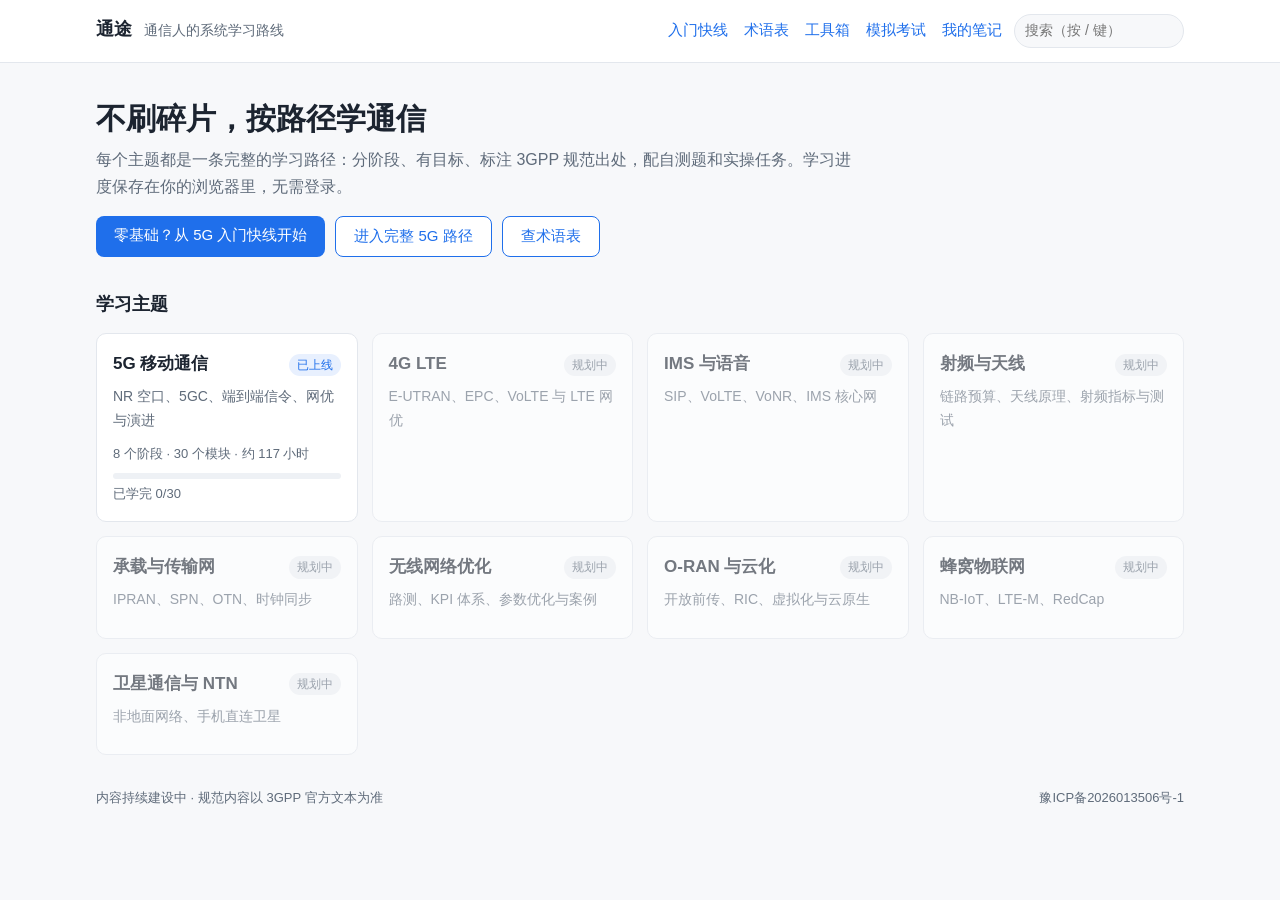
==== commit 8db828bd: "feat: 备案号、搜索引擎收录与访问统计 - 页脚展示 ICP 备案号（豫ICP备2026013506号-1），链接工信部网站 - 新增 robots.txt 与 sitemap.xml，部署文档补" ====
--- a/index.html
+++ b/index.html
@@ -6,7 +6,7 @@
   <title>通途 · 通信人的系统学习路线</title>
   <link rel="canonical" href="https://learn.promptso.top/">
   <meta name="description" content="通途：面向移动通信从业者的系统学习路线，分阶段学习 5G，标注 3GPP 规范出处，配自测题、模拟考试和计算工具">
-  <link rel="stylesheet" href="assets/style.css?v=f2b17a0a">
+  <link rel="stylesheet" href="assets/style.css?v=bb7d6c8a">
 </head>
 <body>
   <header class="site-header">
@@ -37,7 +37,7 @@
     </section>
   </main>
 
-  <footer class="site-footer wrap">内容持续建设中 · 规范内容以 3GPP 官方文本为准</footer>
+  <footer class="site-footer wrap"><span>内容持续建设中 · 规范内容以 3GPP 官方文本为准</span><span class="icp"><a href="https://beian.miit.gov.cn/" target="_blank" rel="noopener">豫ICP备2026013506号-1</a></span></footer>
 
   <script src="data/topics.js?v=bf1fc1b3"></script>
   <script src="data/pathways/5g.js?v=eb07a325"></script>
--- a/assets/style.css
+++ b/assets/style.css
@@ -58,7 +58,9 @@
 .site-header .wrap { display: flex; align-items: baseline; gap: 12px; padding-top: 14px; padding-bottom: 14px; flex-wrap: wrap; }
 .brand { font-weight: 700; font-size: 18px; color: var(--text); }
 .tagline { color: var(--muted); font-size: 14px; }
-.site-footer { color: var(--muted); font-size: 13px; padding-top: 32px; padding-bottom: 32px; }
+.site-footer { color: var(--muted); font-size: 13px; padding-top: 32px; padding-bottom: 32px; display: flex; flex-wrap: wrap; justify-content: space-between; gap: 4px 16px; }
+.site-footer .icp a { color: var(--muted); text-decoration: none; }
+.site-footer .icp a:hover { color: var(--accent); text-decoration: underline; }
 
 .hero { padding: 36px 0 20px; }
 .hero h1 { margin: 0 0 8px; font-size: 30px; line-height: 1.3; }
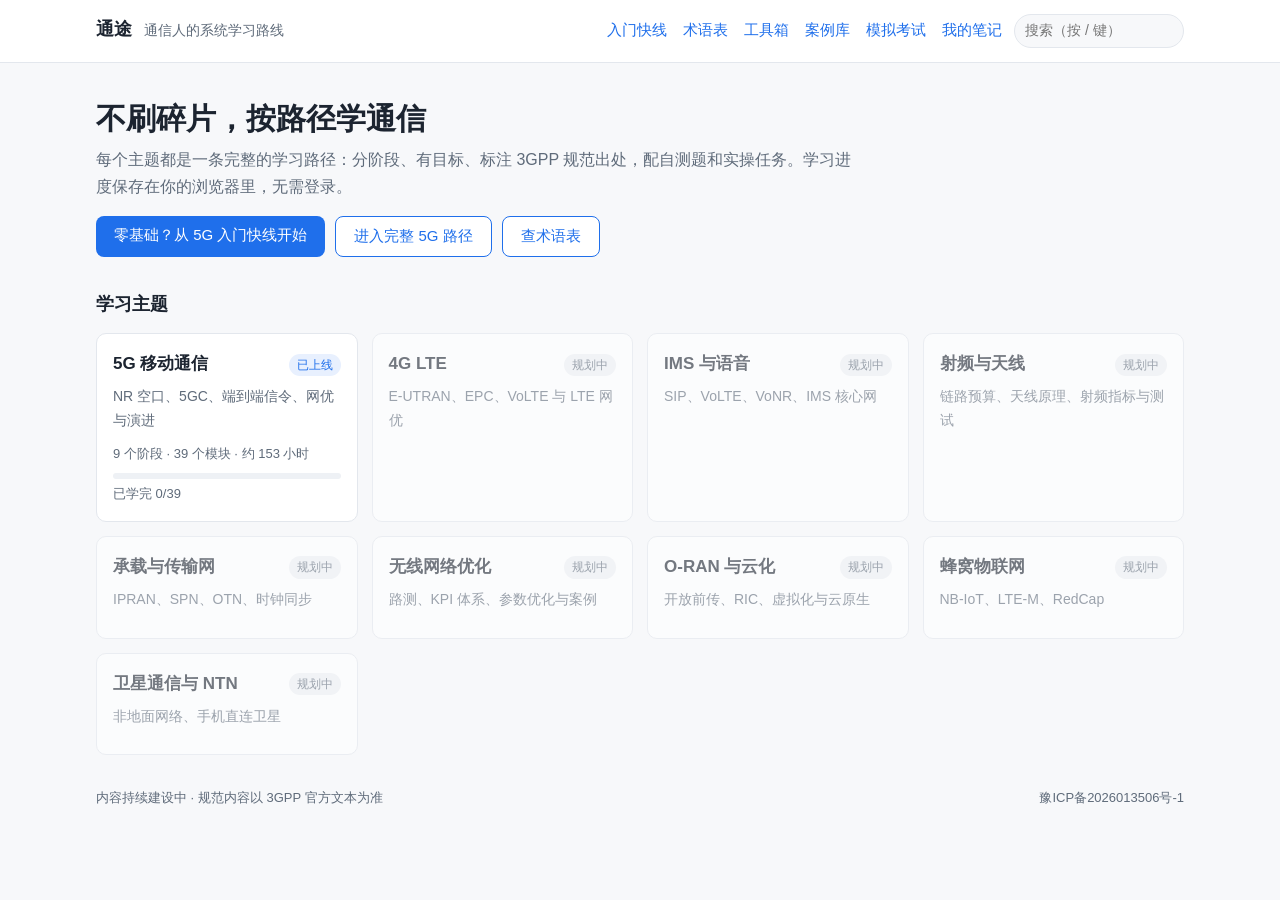
==== commit a02c2fd8: "feat: 网络规划计算器、网优案例库、5G 路线扩写至 39 个模块 - 工具箱新增链路预算、测量映射、KPI、PCI 规划 4 个计算器 - 新增案例库页面（12 个原创网优案例），模块下关联案例" ====
--- a/index.html
+++ b/index.html
@@ -6,14 +6,14 @@
   <title>通途 · 通信人的系统学习路线</title>
   <link rel="canonical" href="https://learn.promptso.top/">
   <meta name="description" content="通途：面向移动通信从业者的系统学习路线，分阶段学习 5G，标注 3GPP 规范出处，配自测题、模拟考试和计算工具">
-  <link rel="stylesheet" href="assets/style.css?v=bb7d6c8a">
+  <link rel="stylesheet" href="assets/style.css?v=464f56af">
 </head>
 <body>
   <header class="site-header">
     <div class="wrap">
       <a class="brand" href="index.html">通途</a>
       <span class="tagline">通信人的系统学习路线</span>
-      <nav class="site-nav"><a href="quickstart.html?t=5g">入门快线</a><a href="glossary.html">术语表</a><a href="tools.html">工具箱</a><a href="exam.html">模拟考试</a><a href="notes.html">我的笔记</a></nav>
+      <nav class="site-nav"><a href="quickstart.html?t=5g">入门快线</a><a href="glossary.html">术语表</a><a href="tools.html">工具箱</a><a href="cases.html">案例库</a><a href="exam.html">模拟考试</a><a href="notes.html">我的笔记</a></nav>
       <form class="site-search" role="search" action="search.html"><input type="search" name="q" placeholder="搜索（按 / 键）" aria-label="站内搜索"></form>
     </div>
   </header>
@@ -40,10 +40,10 @@
   <footer class="site-footer wrap"><span>内容持续建设中 · 规范内容以 3GPP 官方文本为准</span><span class="icp"><a href="https://beian.miit.gov.cn/" target="_blank" rel="noopener">豫ICP备2026013506号-1</a></span></footer>
 
   <script src="data/topics.js?v=bf1fc1b3"></script>
-  <script src="data/pathways/5g.js?v=eb07a325"></script>
+  <script src="data/pathways/5g.js?v=03b247a7"></script>
   <script src="assets/review.js?v=e19c0d16"></script>
   <script src="assets/roadmap.js?v=b951e041"></script>
-  <script src="assets/app.js?v=8c79c02c"></script>
+  <script src="assets/app.js?v=68582ad7"></script>
   <script>App.renderHome();</script>
   <script src="assets/site-search.js?v=0782d89f"></script>
   <script src="assets/mirror-notice.js?v=f35e89a8"></script>
--- a/assets/style.css
+++ b/assets/style.css
@@ -423,6 +423,10 @@
 .calc-ref summary { cursor: pointer; color: var(--accent); }
 .nu-table tr.on td { background: var(--accent-soft); font-weight: 600; }
 .calc-jump a { margin-right: 16px; }
+.calc-group { font-size: 15px; color: var(--muted); font-weight: 600; letter-spacing: .05em; margin: 28px 0 -6px; scroll-margin-top: 16px; }
+.lb-table { width: auto; min-width: 280px; }
+.lb-table td.num { text-align: right; font-variant-numeric: tabular-nums; padding-left: 24px; }
+.lb-table tr.sum td { font-weight: 600; border-top: 2px solid var(--border); }
 .mod-tools { display: flex; flex-wrap: wrap; gap: 8px; }
 .mod-tools a { background: var(--accent-soft); padding: 4px 10px; border-radius: 6px; font-size: 14px; }
 @media (max-width: 760px) { .calc-row label { flex: 1 1 45%; } .calc-row input, .calc-row select { min-width: 0; width: 100%; box-sizing: border-box; } }
@@ -578,3 +582,33 @@
 }
 .mirror-close:hover { background: var(--chip); color: var(--text); }
 @media (max-width: 760px) { .mirror-tip { display: block; margin: 2px 0 0; } }
+
+/* ---------- 网优案例库 ---------- */
+.case-filter { display: flex; flex-wrap: wrap; gap: 8px; margin: 12px 0 16px; }
+.case-filter .chip { cursor: pointer; border: 1px solid var(--border); font: inherit; font-size: 13px; }
+.case-filter .chip.on { background: var(--accent); color: #fff; border-color: var(--accent); }
+.case { background: var(--surface); border: 1px solid var(--border); border-radius: var(--radius); margin: 10px 0; scroll-margin-top: 16px; }
+.case > summary { display: flex; align-items: center; gap: 10px; padding: 12px 16px; cursor: pointer; list-style: none; flex-wrap: wrap; }
+.case > summary::-webkit-details-marker { display: none; }
+.case-title { font-weight: 600; flex: 1 1 240px; }
+.case-body { padding: 0 16px 16px; }
+.case-body h4 { margin: 14px 0 6px; font-size: 15px; }
+.case-data { width: 100%; }
+.case-data th { text-align: left; white-space: nowrap; color: var(--muted); font-weight: 500; padding-right: 16px; vertical-align: top; }
+.case-opts { list-style: none; padding: 0; margin: 6px 0; display: grid; gap: 6px; }
+.case-opt { width: 100%; text-align: left; font: inherit; padding: 8px 12px; border: 1px solid var(--border); border-radius: 8px; background: var(--bg); color: var(--text); cursor: pointer; display: flex; gap: 10px; align-items: baseline; }
+.case-opt:hover:not(:disabled) { border-color: var(--accent); }
+.case-opt:disabled { cursor: default; }
+.case-opt.right { border-color: #1a7f37; background: rgba(26,127,55,.1); }
+.case-opt.wrong { border-color: #d1242f; background: rgba(209,36,47,.08); }
+.case-letter { font-weight: 600; color: var(--muted); }
+.case-feedback { min-height: 1em; margin: 8px 0; }
+.case-analysis { border-top: 1px dashed var(--border); margin-top: 8px; padding-top: 4px; }
+.case-analysis ol { padding-left: 22px; margin: 4px 0; }
+.case-takeaway { background: var(--accent-soft); border-radius: 8px; padding: 8px 12px; }
+.case-links { padding-left: 0; list-style: none; margin: 4px 0; }
+.case-links li { margin: 4px 0; }
+.badge-ok { background: rgba(26,127,55,.12); color: #1a7f37; }
+@media (max-width: 760px) { .case-data th { white-space: normal; } }
+.badge-track { background: var(--learning-soft, var(--chip)); color: var(--learning, var(--muted)); font-weight: 500; vertical-align: middle; font-size: 12px; }
+.stage-head h2 .badge-track { font-size: 12px; }
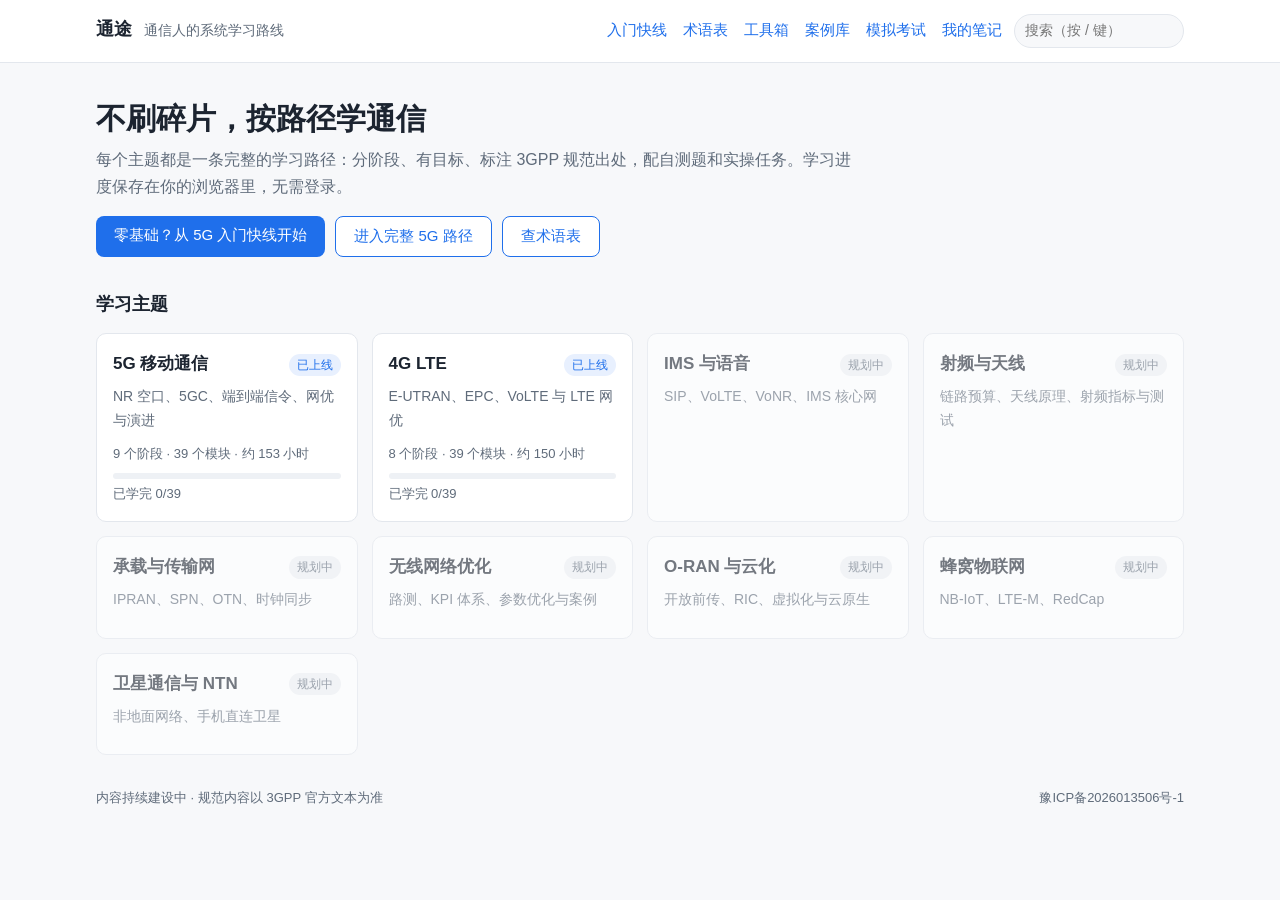
==== commit c7d91bde: "feat: 上线 4G LTE 学习路线，网站支持多主题 - 新增 4G LTE 路线：8 个阶段、39 个模块、约 150 小时，含知识讲解、自测与实操 - LTE 题库 156 道客观题、10 个" ====
--- a/index.html
+++ b/index.html
@@ -6,7 +6,7 @@
   <title>通途 · 通信人的系统学习路线</title>
   <link rel="canonical" href="https://learn.promptso.top/">
   <meta name="description" content="通途：面向移动通信从业者的系统学习路线，分阶段学习 5G，标注 3GPP 规范出处，配自测题、模拟考试和计算工具">
-  <link rel="stylesheet" href="assets/style.css?v=464f56af">
+  <link rel="stylesheet" href="assets/style.css?v=d6835935">
 </head>
 <body>
   <header class="site-header">
@@ -39,11 +39,12 @@
 
   <footer class="site-footer wrap"><span>内容持续建设中 · 规范内容以 3GPP 官方文本为准</span><span class="icp"><a href="https://beian.miit.gov.cn/" target="_blank" rel="noopener">豫ICP备2026013506号-1</a></span></footer>
 
-  <script src="data/topics.js?v=bf1fc1b3"></script>
-  <script src="data/pathways/5g.js?v=03b247a7"></script>
+  <script src="data/topics.js?v=8742bb55"></script>
+  <script src="data/pathways/5g.js?v=92f9e8de"></script>
+  <script src="data/pathways/lte.js?v=4cc7187c"></script>
   <script src="assets/review.js?v=e19c0d16"></script>
   <script src="assets/roadmap.js?v=b951e041"></script>
-  <script src="assets/app.js?v=68582ad7"></script>
+  <script src="assets/app.js?v=bd31a484"></script>
   <script>App.renderHome();</script>
   <script src="assets/site-search.js?v=0782d89f"></script>
   <script src="assets/mirror-notice.js?v=f35e89a8"></script>
--- a/assets/style.css
+++ b/assets/style.css
@@ -612,3 +612,10 @@
 @media (max-width: 760px) { .case-data th { white-space: normal; } }
 .badge-track { background: var(--learning-soft, var(--chip)); color: var(--learning, var(--muted)); font-weight: 500; vertical-align: middle; font-size: 12px; }
 .stage-head h2 .badge-track { font-size: 12px; }
+
+/* 跨路线互链、主题切换 */
+.xref { margin: 8px 0 4px; padding: 8px 12px; border-left: 3px solid var(--accent); background: var(--chip); border-radius: 6px; font-size: 14px; }
+.xref ul { margin: 4px 0 0; padding-left: 18px; }
+.topic-switch { display: flex; flex-wrap: wrap; gap: 8px; margin: 10px 0 4px; }
+.topic-switch .chip { border: 1px solid var(--border); text-decoration: none; color: var(--text); }
+.topic-switch .chip.on { background: var(--accent); color: #fff; border-color: var(--accent); }
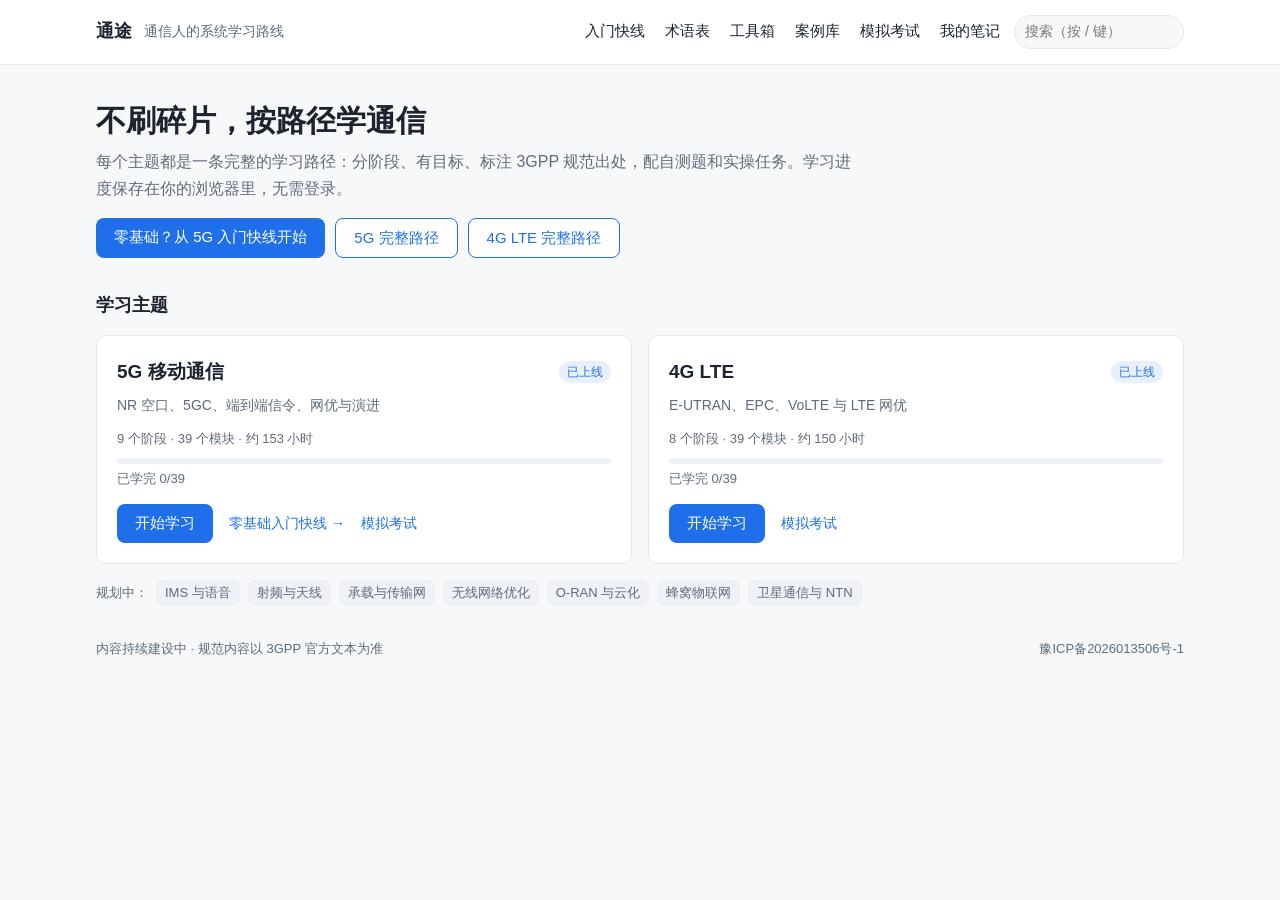
==== commit feff46e5: "feat: UI 优化第一档——手机顶栏、当前页高亮、首页继续学习 - 手机顶栏：品牌 + 搜索一行，导航单独一行横向滑动，不再按字断行 - 顶栏导航高亮当前页面 - 首页：继续学习卡片（记住最近打开" ====
--- a/index.html
+++ b/index.html
@@ -6,7 +6,7 @@
   <title>通途 · 通信人的系统学习路线</title>
   <link rel="canonical" href="https://learn.promptso.top/">
   <meta name="description" content="通途：面向移动通信从业者的系统学习路线，分阶段学习 5G，标注 3GPP 规范出处，配自测题、模拟考试和计算工具">
-  <link rel="stylesheet" href="assets/style.css?v=d6835935">
+  <link rel="stylesheet" href="assets/style.css?v=6ad4fc36">
 </head>
 <body>
   <header class="site-header">
@@ -24,16 +24,18 @@
       <p>每个主题都是一条完整的学习路径：分阶段、有目标、标注 3GPP 规范出处，配自测题和实操任务。学习进度保存在你的浏览器里，无需登录。</p>
       <div class="hero-actions">
         <a class="btn" href="quickstart.html?t=5g">零基础？从 5G 入门快线开始</a>
-        <a class="btn btn-ghost" href="pathway.html?t=5g">进入完整 5G 路径</a>
-        <a class="btn btn-ghost" href="glossary.html">查术语表</a>
+        <a class="btn btn-ghost" href="pathway.html?t=5g">5G 完整路径</a>
+        <a class="btn btn-ghost" href="pathway.html?t=lte">4G LTE 完整路径</a>
       </div>
     </section>
 
+    <section class="continue-card" id="continue-card" hidden></section>
     <section class="review-today" id="review-today" hidden></section>
 
     <section>
       <h2 class="section-title">学习主题</h2>
       <div id="topics" class="topic-grid"></div>
+      <p id="topics-planned" class="topics-planned"></p>
     </section>
   </main>
 
@@ -44,9 +46,9 @@
   <script src="data/pathways/lte.js?v=4cc7187c"></script>
   <script src="assets/review.js?v=e19c0d16"></script>
   <script src="assets/roadmap.js?v=b951e041"></script>
-  <script src="assets/app.js?v=bd31a484"></script>
+  <script src="assets/app.js?v=62828c84"></script>
   <script>App.renderHome();</script>
-  <script src="assets/site-search.js?v=0782d89f"></script>
+  <script src="assets/site-search.js?v=014b8ae6"></script>
   <script src="assets/mirror-notice.js?v=f35e89a8"></script>
 </body>
 </html>
--- a/assets/style.css
+++ b/assets/style.css
@@ -619,3 +619,60 @@
 .topic-switch { display: flex; flex-wrap: wrap; gap: 8px; margin: 10px 0 4px; }
 .topic-switch .chip { border: 1px solid var(--border); text-decoration: none; color: var(--text); }
 .topic-switch .chip.on { background: var(--accent); color: #fff; border-color: var(--accent); }
+
+/* ───────── UI 第一档优化（2026-11-26） ───────── */
+/* 顶栏：当前页高亮；手机上品牌 + 搜索一行，导航单独一行横向滑动，不再按字断行 */
+.site-nav a { white-space: nowrap; color: var(--text); padding: 4px 2px; border-bottom: 2px solid transparent; }
+.site-nav a:hover { color: var(--accent); text-decoration: none; }
+.site-nav a[aria-current="page"] { color: var(--accent); border-bottom-color: var(--accent); font-weight: 600; }
+.site-header .wrap { align-items: center; }
+@media (max-width: 760px) {
+  .site-header .wrap { gap: 8px 12px; padding-top: 10px; padding-bottom: 0; }
+  .tagline { display: none; }
+  .site-search { order: 2; flex: 1; width: auto; }
+  .site-nav { order: 3; width: 100%; gap: 18px; overflow-x: auto; scrollbar-width: none; -webkit-overflow-scrolling: touch; padding-bottom: 6px; }
+  .site-nav::-webkit-scrollbar { display: none; }
+  .site-nav a { padding: 6px 0 4px; }
+}
+
+/* 首页：继续学习卡片、已上线主题大卡、规划中一行 */
+.continue-card { display: flex; align-items: center; justify-content: space-between; gap: 16px; background: var(--surface); border: 1px solid var(--border); border-left: 4px solid var(--accent); border-radius: var(--radius); padding: 16px 20px; margin: 4px 0 16px; }
+.continue-card[hidden] { display: none; }
+.continue-card h2 { margin: 2px 0 8px; font-size: 19px; }
+.cc-no { color: var(--accent); font-variant-numeric: tabular-nums; margin-right: 4px; }
+.cc-main { min-width: 0; flex: 1; }
+.cc-progress { display: flex; align-items: center; gap: 12px; }
+.cc-progress .bar { flex: 0 1 260px; margin: 0; }
+.continue-card .btn { flex: none; }
+.topic-grid { grid-template-columns: repeat(auto-fill, minmax(340px, 1fr)); gap: 16px; }
+.topic-card.live { padding: 20px; }
+.topic-card.live h3 { font-size: 19px; }
+.topic-card.live h3 a { color: var(--text); }
+.topic-card.live:hover { border-color: var(--accent); box-shadow: 0 4px 16px rgba(31, 111, 235, 0.08); }
+.tc-actions { display: flex; flex-wrap: wrap; align-items: center; gap: 8px 16px; margin-top: 14px; }
+.tc-link { font-size: 14px; }
+.topics-planned { display: flex; flex-wrap: wrap; align-items: center; gap: 8px; margin: 16px 0 0; }
+.topics-planned:empty { display: none; }
+.topics-planned .chip { color: var(--muted); cursor: default; }
+@media (max-width: 760px) {
+  .topic-grid { grid-template-columns: 1fr; }
+  .continue-card { flex-direction: column; align-items: stretch; padding: 14px 16px; }
+  .continue-card .btn { text-align: center; }
+}
+
+/* 知识讲解：去掉外层边框，正文直接排在模块里；表格、提示框统一样式 */
+.explain { border: 0; background: transparent; padding: 0; border-radius: 0; }
+@media (max-width: 760px) { .explain { padding: 0; } }
+.explain-toc { background: var(--bg); border-radius: 8px; padding: 8px 12px; }
+.table-wrap { border: 1px solid var(--border); border-radius: 8px; }
+.table-wrap table { border-style: hidden; }
+.table-wrap tbody tr:nth-child(even) td { background: color-mix(in srgb, var(--chip) 45%, transparent); }
+.tip { background: var(--done-soft); border-left: 3px solid var(--done); border-radius: 0 8px 8px 0; }
+.quick-banner { border-left: 3px solid var(--accent); border-radius: 0 8px 8px 0; }
+.topic-grid { grid-template-columns: repeat(auto-fit, minmax(340px, 1fr)); }
+@media (max-width: 760px) {
+  .topic-grid { grid-template-columns: 1fr; }
+  .cc-progress { flex-wrap: wrap; gap: 4px 12px; }
+  .cc-progress .bar { flex: 1 1 100%; }
+  .site-nav { -webkit-mask-image: linear-gradient(to right, #000 85%, transparent); mask-image: linear-gradient(to right, #000 85%, transparent); padding-right: 24px; }
+}
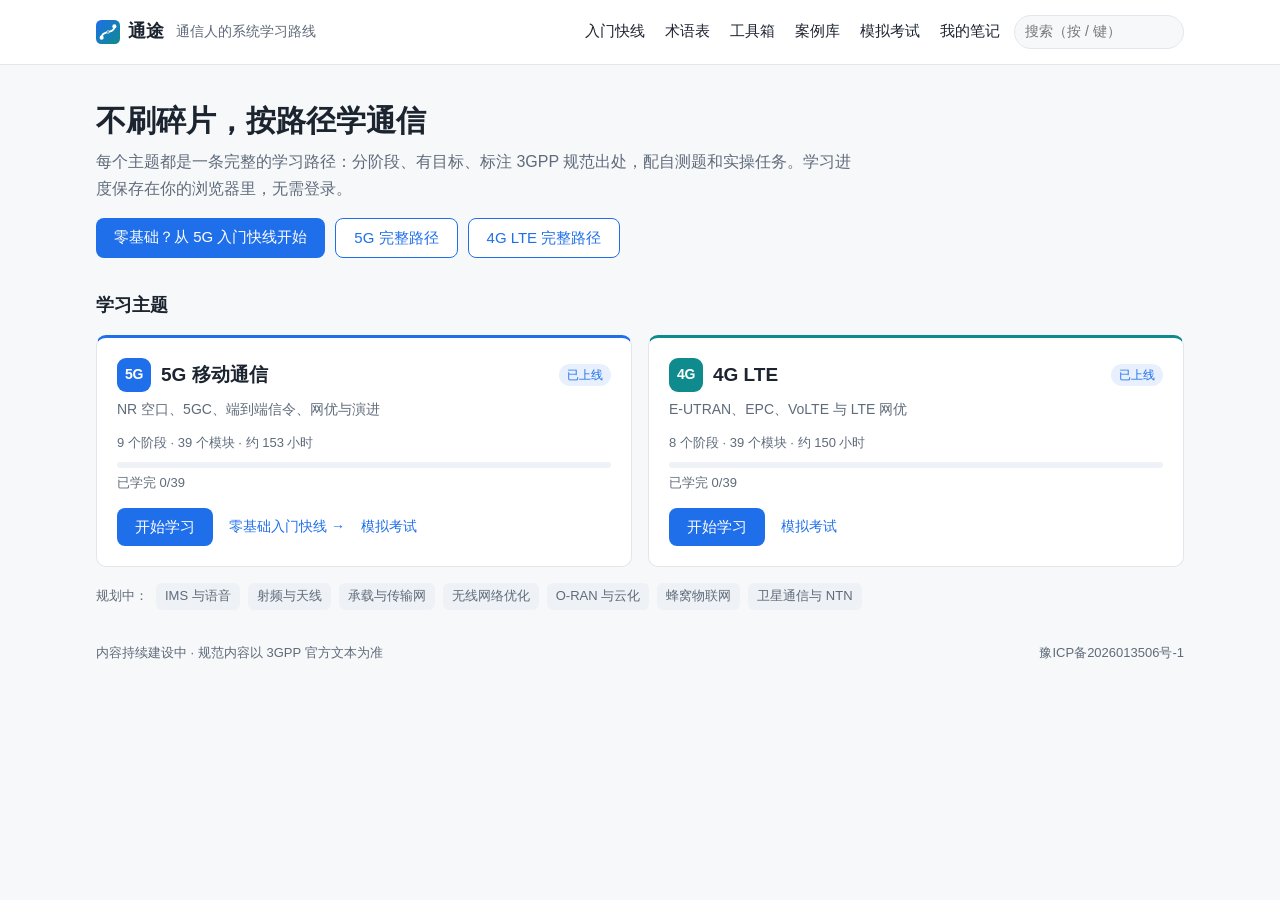
==== commit 8247cbfa: "feat: UI 优化第二档——网站标志、主题图标、路线页标签页、模块翻页 - 网站标志与浏览器图标（favicon.svg / favicon.ico / apple-touch-icon.png）" ====
--- a/index.html
+++ b/index.html
@@ -6,12 +6,15 @@
   <title>通途 · 通信人的系统学习路线</title>
   <link rel="canonical" href="https://learn.promptso.top/">
   <meta name="description" content="通途：面向移动通信从业者的系统学习路线，分阶段学习 5G，标注 3GPP 规范出处，配自测题、模拟考试和计算工具">
-  <link rel="stylesheet" href="assets/style.css?v=6ad4fc36">
+  <link rel="icon" href="favicon.svg" type="image/svg+xml">
+  <link rel="alternate icon" href="favicon.ico">
+  <link rel="apple-touch-icon" href="apple-touch-icon.png">
+  <link rel="stylesheet" href="assets/style.css?v=39421f38">
 </head>
 <body>
   <header class="site-header">
     <div class="wrap">
-      <a class="brand" href="index.html">通途</a>
+      <a class="brand" href="index.html"><img class="brand-logo" src="favicon.svg" alt="" width="24" height="24">通途</a>
       <span class="tagline">通信人的系统学习路线</span>
       <nav class="site-nav"><a href="quickstart.html?t=5g">入门快线</a><a href="glossary.html">术语表</a><a href="tools.html">工具箱</a><a href="cases.html">案例库</a><a href="exam.html">模拟考试</a><a href="notes.html">我的笔记</a></nav>
       <form class="site-search" role="search" action="search.html"><input type="search" name="q" placeholder="搜索（按 / 键）" aria-label="站内搜索"></form>
@@ -41,12 +44,12 @@
 
   <footer class="site-footer wrap"><span>内容持续建设中 · 规范内容以 3GPP 官方文本为准</span><span class="icp"><a href="https://beian.miit.gov.cn/" target="_blank" rel="noopener">豫ICP备2026013506号-1</a></span></footer>
 
-  <script src="data/topics.js?v=8742bb55"></script>
+  <script src="data/topics.js?v=643ba428"></script>
   <script src="data/pathways/5g.js?v=92f9e8de"></script>
   <script src="data/pathways/lte.js?v=4cc7187c"></script>
   <script src="assets/review.js?v=e19c0d16"></script>
   <script src="assets/roadmap.js?v=b951e041"></script>
-  <script src="assets/app.js?v=62828c84"></script>
+  <script src="assets/app.js?v=11250199"></script>
   <script>App.renderHome();</script>
   <script src="assets/site-search.js?v=014b8ae6"></script>
   <script src="assets/mirror-notice.js?v=f35e89a8"></script>
--- a/assets/style.css
+++ b/assets/style.css
@@ -676,3 +676,46 @@
   .cc-progress .bar { flex: 1 1 100%; }
   .site-nav { -webkit-mask-image: linear-gradient(to right, #000 85%, transparent); mask-image: linear-gradient(to right, #000 85%, transparent); padding-right: 24px; }
 }
+
+/* ───────── UI 第二档优化（2026-11-27） ───────── */
+/* 网站标志 */
+.brand { display: inline-flex; align-items: center; gap: 8px; text-decoration: none; }
+.brand:hover { text-decoration: none; }
+.brand-logo { display: block; width: 24px; height: 24px; }
+
+/* 主题图标与主题色 */
+.topic-mark { display: inline-flex; align-items: center; justify-content: center; flex: none; width: 34px; height: 34px; border-radius: 9px;
+  background: var(--tc, var(--accent)); color: #fff; font-weight: 700; font-size: 14px; letter-spacing: -0.02em; font-variant-numeric: tabular-nums; }
+.topic-mark.sm { width: 20px; height: 20px; border-radius: 5px; font-size: 10px; vertical-align: -5px; margin-right: 6px; }
+.topic-mark.lg { width: 44px; height: 44px; border-radius: 11px; font-size: 18px; }
+.topic-card.live .topic-head { display: flex; align-items: center; gap: 10px; }
+.topic-card.live .topic-head h3 { flex: 1; min-width: 0; }
+.topic-card.live { border-top: 3px solid var(--tc, var(--accent)); }
+.topic-card.live .bar span { background: var(--tc, var(--done)); }
+.ph-title { display: flex; align-items: center; gap: 12px; }
+
+/* 路线页头部标签页 */
+.topic-tabs { display: flex; gap: 4px 22px; flex-wrap: wrap; margin: 6px 0 14px; border-bottom: 1px solid var(--border); }
+.topic-tabs .tt { padding: 8px 0; margin-bottom: -1px; border-bottom: 2px solid transparent; color: var(--muted); font-size: 15px; white-space: nowrap; }
+.topic-tabs a.tt:hover { color: var(--text); text-decoration: none; }
+.topic-tabs .tt.on { color: var(--text); font-weight: 600; border-bottom-color: var(--tc, var(--accent)); }
+
+/* 模块底部翻页 */
+.pager { display: flex; align-items: stretch; gap: 12px; margin-top: 22px; padding-top: 16px; border-top: 1px solid var(--border); }
+.pg { flex: 1 1 0; min-width: 0; display: flex; flex-direction: column; gap: 2px; padding: 10px 14px; border: 1px solid var(--border); border-radius: 8px; color: var(--text); font-size: 14px; }
+.pg:hover { border-color: var(--accent); text-decoration: none; }
+.pg span:last-child { overflow: hidden; text-overflow: ellipsis; white-space: nowrap; font-weight: 500; }
+.pg-next { text-align: right; align-items: flex-end; }
+.pg-empty { border: 0; }
+.pg-finish { flex: none; align-self: center; font-size: 14px; }
+@media (max-width: 760px) {
+  .pager { flex-wrap: wrap; }
+  .pg-finish { order: -1; flex: 1 1 100%; text-align: center; }
+  .topic-tabs { overflow-x: auto; flex-wrap: nowrap; scrollbar-width: none; }
+  .topic-tabs::-webkit-scrollbar { display: none; }
+  .ph-title { gap: 10px; }
+  .topic-mark.lg { width: 36px; height: 36px; font-size: 15px; }
+}
+.pg span { display: block; max-width: 100%; }
+.pg span:last-child { width: 100%; }
+.topic-tabs { margin-top: 12px; }
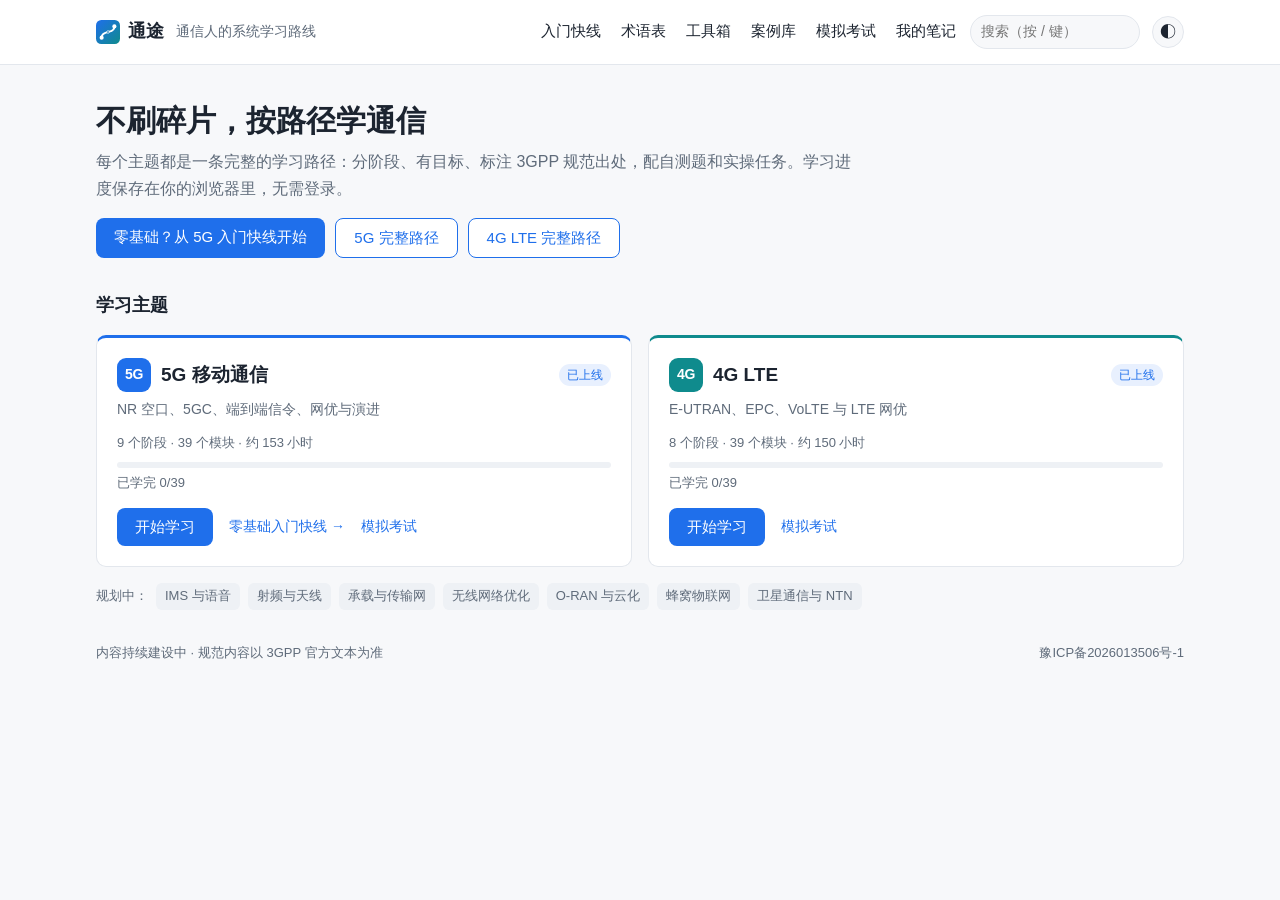
==== commit c0bf8241: "feat: UI 优化第三档——路线线路图、首页学习统计、深色模式开关 - 路线总览可切换“卡片 / 线路图”视图，按学习状态着色，阶段学完连线变绿 - 首页学习统计：连续学习天数、近 7 天学完模块" ====
--- a/index.html
+++ b/index.html
@@ -9,7 +9,8 @@
   <link rel="icon" href="favicon.svg" type="image/svg+xml">
   <link rel="alternate icon" href="favicon.ico">
   <link rel="apple-touch-icon" href="apple-touch-icon.png">
-  <link rel="stylesheet" href="assets/style.css?v=39421f38">
+  <script src="assets/theme.js?v=af66ed3b"></script>
+  <link rel="stylesheet" href="assets/style.css?v=2e5387e7">
 </head>
 <body>
   <header class="site-header">
@@ -33,6 +34,7 @@
     </section>
 
     <section class="continue-card" id="continue-card" hidden></section>
+    <section class="home-stats" id="home-stats" hidden></section>
     <section class="review-today" id="review-today" hidden></section>
 
     <section>
@@ -49,7 +51,8 @@
   <script src="data/pathways/lte.js?v=4cc7187c"></script>
   <script src="assets/review.js?v=e19c0d16"></script>
   <script src="assets/roadmap.js?v=b951e041"></script>
-  <script src="assets/app.js?v=11250199"></script>
+  <script src="assets/stats.js?v=434df151"></script>
+  <script src="assets/app.js?v=3811daa7"></script>
   <script>App.renderHome();</script>
   <script src="assets/site-search.js?v=014b8ae6"></script>
   <script src="assets/mirror-notice.js?v=f35e89a8"></script>
--- a/assets/style.css
+++ b/assets/style.css
@@ -16,8 +16,24 @@
   --code: #f1f3f6;
   --radius: 10px;
 }
-@media (prefers-color-scheme: dark) {
-  :root {
+@media (prefers-color-scheme: dark) { :root:not([data-theme="light"]) {
+    --bg: #0f1318;
+    --surface: #171c23;
+    --text: #e4e8ee;
+    --muted: #97a3b2;
+    --border: #2a313b;
+    --accent: #5b9dff;
+    --accent-soft: #1b2a40;
+    --done: #4cc26a;
+    --done-soft: #16291c;
+    --learning: #d29922;
+    --learning-soft: #2e2510;
+    --skip: #a371f7;
+    --skip-soft: #241b38;
+    --chip: #222934;
+    --code: #222934;
+  } }
+:root[data-theme="dark"] {
     --bg: #0f1318;
     --surface: #171c23;
     --text: #e4e8ee;
@@ -34,7 +50,6 @@
     --chip: #222934;
     --code: #222934;
   }
-}
 
 * { box-sizing: border-box; }
 /* hidden 属性一律生效，避免被组件自己的 display: flex / grid 覆盖 */
@@ -303,7 +318,8 @@
 .figure svg .warn-s { fill: #fdecd8; stroke: #c26a00; }
 .figure svg .warn-l { stroke: #c26a00; fill: none; }
 .figure svg .box { fill: var(--chip); stroke: var(--border); }
-@media (prefers-color-scheme: dark) { .figure svg .warn-s { fill: #3a2a17; stroke: #e0953a; } .figure svg .warn-l { stroke: #e0953a; } }
+@media (prefers-color-scheme: dark) { :root:not([data-theme="light"]) .figure svg .warn-s { fill: #3a2a17; stroke: #e0953a; } :root:not([data-theme="light"]) .figure svg .warn-l { stroke: #e0953a; } }
+:root[data-theme="dark"] .figure svg .warn-s { fill: #3a2a17; stroke: #e0953a; } :root[data-theme="dark"] .figure svg .warn-l { stroke: #e0953a; }
 
 /* 我的释义：实线下划线，和官方术语区分 */
 .term.term-mine { border-bottom: 1.5px solid var(--done); }
@@ -326,14 +342,16 @@
 mark.note-mark { color: inherit; background: none; cursor: pointer; border-radius: 2px; }
 mark.note-bookmark { background: rgba(255, 200, 0, .28); }
 mark.note-comment { background: rgba(31, 111, 235, .12); border-bottom: 2px solid var(--accent); }
-@media (prefers-color-scheme: dark) { mark.note-bookmark { background: rgba(255, 200, 0, .22); } mark.note-comment { background: rgba(91, 157, 255, .18); } }
+@media (prefers-color-scheme: dark) { :root:not([data-theme="light"]) mark.note-bookmark { background: rgba(255, 200, 0, .22); } :root:not([data-theme="light"]) mark.note-comment { background: rgba(91, 157, 255, .18); } }
+:root[data-theme="dark"] mark.note-bookmark { background: rgba(255, 200, 0, .22); } :root[data-theme="dark"] mark.note-comment { background: rgba(91, 157, 255, .18); }
 .note-pop { padding: 10px 12px; max-width: 320px; font-size: 14px; }
 .note-pop-label { font-size: 12px; color: var(--muted); }
 .note-pop-body { margin: 4px 0 8px; white-space: pre-wrap; overflow-wrap: anywhere; }
 .note-pop-actions { display: flex; gap: 8px; justify-content: flex-end; align-items: center; font-size: 13px; }
 .note-pop-actions button, .note-actions button:not(.btn) { font: inherit; font-size: 13px; background: var(--chip); color: var(--text); border: 1px solid var(--border); border-radius: 6px; padding: 4px 10px; cursor: pointer; }
 .note-ui .danger { color: #c62828; }
-@media (prefers-color-scheme: dark) { .note-ui .danger { color: #ff8a80; } }
+@media (prefers-color-scheme: dark) { :root:not([data-theme="light"]) .note-ui .danger { color: #ff8a80; } }
+:root[data-theme="dark"] .note-ui .danger { color: #ff8a80; }
 
 /* 提示条 */
 .note-toast { position: fixed; z-index: 70; left: 50%; bottom: 28px; transform: translateX(-50%); background: var(--text); color: var(--bg); padding: 8px 16px; border-radius: 999px; font-size: 14px; box-shadow: 0 4px 16px rgba(0,0,0,.2); max-width: calc(100vw - 32px); }
@@ -367,7 +385,8 @@
 .nb-actions { display: flex; gap: 8px; justify-content: flex-end; margin-top: 6px; }
 .nb-actions button { font: inherit; font-size: 13px; background: var(--chip); color: var(--text); border: 1px solid var(--border); border-radius: 6px; padding: 3px 10px; cursor: pointer; }
 .nb-actions .danger { color: #c62828; }
-@media (prefers-color-scheme: dark) { .nb-actions .danger { color: #ff8a80; } }
+@media (prefers-color-scheme: dark) { :root:not([data-theme="light"]) .nb-actions .danger { color: #ff8a80; } }
+:root[data-theme="dark"] .nb-actions .danger { color: #ff8a80; }
 .nb-empty { padding: 24px 0; }
 /* 手机上配图保持可读的最小宽度，在图框内横向滑动 */
 @media (max-width: 640px) { .figure-svg svg { min-width: 560px; } .figure-svg { -webkit-overflow-scrolling: touch; } }
@@ -719,3 +738,56 @@
 .pg span { display: block; max-width: 100%; }
 .pg span:last-child { width: 100%; }
 .topic-tabs { margin-top: 12px; }
+
+/* 主题：手动选择优先于系统设置（data-theme 由 assets/theme.js 在页面头部设置） */
+:root { color-scheme: light dark; }
+:root[data-theme="light"] { color-scheme: light; }
+:root[data-theme="dark"] { color-scheme: dark; }
+.theme-toggle { flex: none; width: 32px; height: 32px; border-radius: 999px; border: 1px solid var(--border); background: var(--bg); color: var(--text); font-size: 16px; line-height: 1; cursor: pointer; padding: 0; }
+.theme-toggle:hover { border-color: var(--accent); color: var(--accent); }
+@media (max-width: 760px) { .theme-toggle { order: 2; width: 30px; height: 30px; } }
+/* 首页学习统计 */
+.home-stats { display: flex; flex-wrap: wrap; align-items: center; gap: 12px 28px; background: var(--surface); border: 1px solid var(--border); border-radius: var(--radius); padding: 14px 20px; margin: 0 0 16px; }
+.home-stats[hidden] { display: none; }
+.st-item { display: flex; flex-direction: column; min-width: 84px; }
+.st-item strong { font-size: 24px; line-height: 1.2; font-variant-numeric: tabular-nums; }
+.st-item span, .st-days span { color: var(--muted); font-size: 13px; }
+.st-days { margin-left: auto; display: flex; flex-direction: column; gap: 6px; }
+.st-dots { display: grid; grid-template-columns: repeat(14, 12px); gap: 4px; }
+.sd { width: 12px; height: 12px; border-radius: 3px; background: var(--chip); }
+.sd.on { background: var(--done); }
+@media (max-width: 760px) { .home-stats { gap: 12px 20px; padding: 12px 16px; } .st-days { margin-left: 0; } .st-item { min-width: 70px; } }
+
+/* 路线总览：视图切换 + 线路图（同一组节点换一种排布，状态和菜单逻辑不变） */
+.rm-bar { display: flex; align-items: flex-start; justify-content: space-between; gap: 12px; }
+.rm-views { flex: none; display: inline-flex; border: 1px solid var(--border); border-radius: 8px; overflow: hidden; }
+.rm-view-btn { font: inherit; font-size: 13px; padding: 3px 12px; border: 0; background: var(--surface); color: var(--muted); cursor: pointer; }
+.rm-view-btn + .rm-view-btn { border-left: 1px solid var(--border); }
+.rm-view-btn.on { background: var(--accent); color: #fff; }
+.rm-graph .rm-grid { display: block; padding: 6px 0 0 2px; }
+.rm-graph .rm-stage { position: relative; border: 0; background: none; padding: 0 0 22px 46px; border-radius: 0; }
+.rm-graph .rm-stage::before { content: ""; position: absolute; left: 15px; top: 30px; bottom: 0; width: 3px; border-radius: 2px; background: var(--border); }
+.rm-graph .rm-stage:last-child::before { display: none; }
+.rm-graph .rm-stage.rm-all-done::before { background: var(--done); }
+.rm-graph .rm-stage-title { min-height: 32px; margin-bottom: 8px; font-size: 15px; }
+.rm-graph .rm-stage-title .stage-no { position: absolute; left: 0; top: 0; width: 32px; height: 32px; font-size: 14px; border: 3px solid var(--surface); box-shadow: 0 0 0 2px var(--accent-soft); }
+.rm-graph .rm-stage.rm-all-done .stage-no { background: var(--done); color: #fff; box-shadow: 0 0 0 2px var(--done-soft); }
+.rm-graph .rm-stage ol { display: flex; flex-wrap: wrap; gap: 10px 14px; }
+.rm-graph .rm-stage li { position: relative; }
+.rm-graph .rm-stage li:not(:last-child)::after { content: ""; position: absolute; right: -14px; top: 50%; width: 14px; height: 2px; background: var(--border); }
+.rm-graph .rm-node { width: auto; margin: 0; padding: 5px 12px 5px 8px; border: 1.5px solid var(--border); border-radius: 999px; background: var(--surface); }
+.rm-graph .rm-name { white-space: nowrap; max-width: 260px; }
+.rm-graph .rm-node.st-done { border-color: var(--done); background: var(--done-soft); }
+.rm-graph .rm-node.st-learning { border-color: var(--learning); background: var(--learning-soft); }
+.rm-graph .rm-node.st-skip { border-color: var(--skip); background: var(--skip-soft); }
+.rm-graph .rm-node:hover, .rm-graph .rm-node:focus-visible { border-color: var(--accent); }
+@media (max-width: 760px) {
+  .rm-bar { flex-direction: column; }
+  .rm-graph .rm-stage { padding-left: 40px; }
+  .rm-graph .rm-stage-title .stage-no { width: 28px; height: 28px; font-size: 13px; }
+  .rm-graph .rm-stage::before { left: 13px; top: 28px; }
+  .rm-graph .rm-name { max-width: 200px; }
+  .rm-graph .rm-stage li:not(:last-child)::after { display: none; }
+}
+.rm-graph .rm-stage li:not(:last-child)::after { display: none; }
+.rm-graph .rm-stage ol { gap: 8px 10px; }
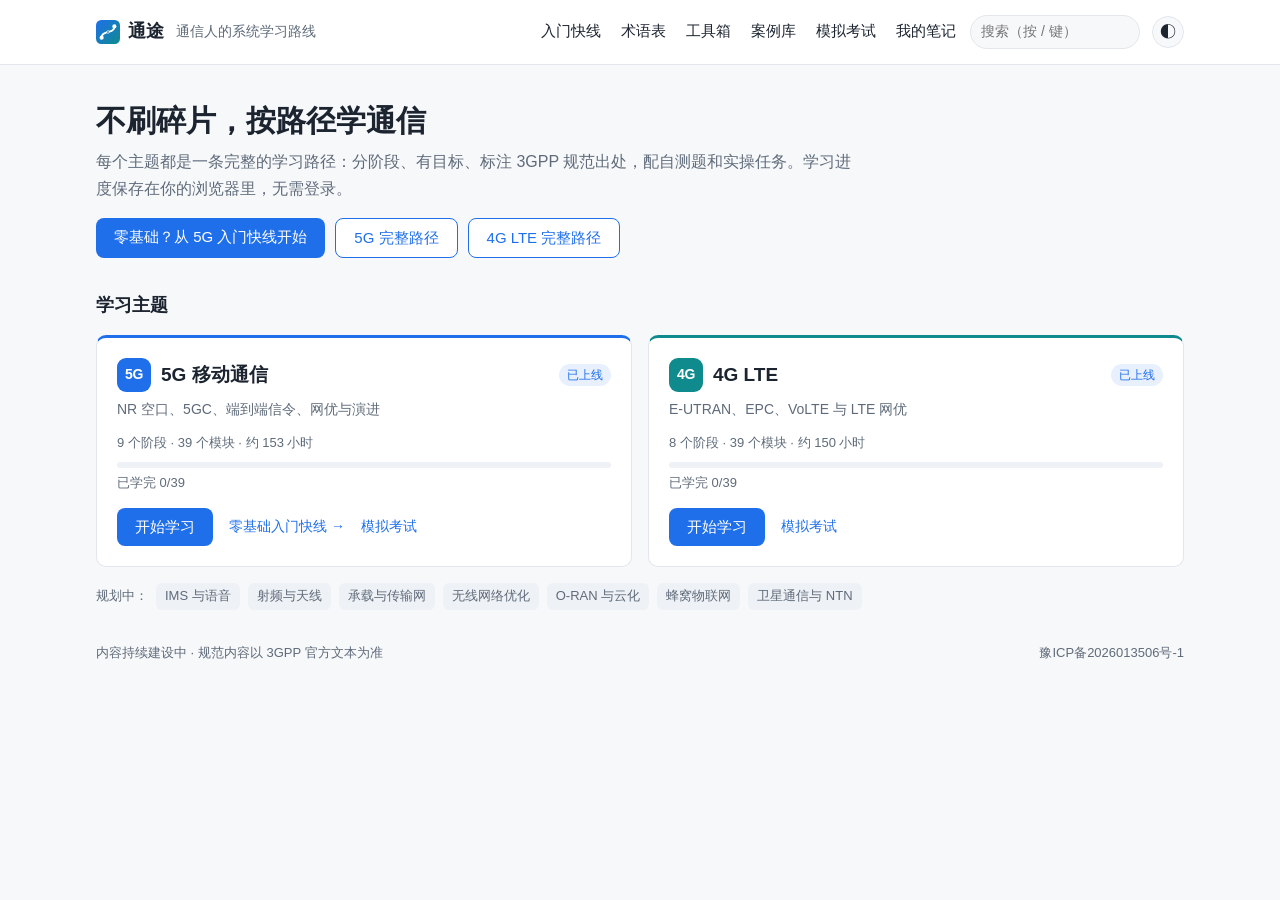
==== commit 81bd257b: "feat: 左侧目录支持按阶段折叠/展开，增加全部展开/收起 Co-Authored-By: Claude Opus 5.5 <noreply@anthropic.com>" ====
--- a/index.html
+++ b/index.html
@@ -10,7 +10,7 @@
   <link rel="alternate icon" href="favicon.ico">
   <link rel="apple-touch-icon" href="apple-touch-icon.png">
   <script src="assets/theme.js?v=af66ed3b"></script>
-  <link rel="stylesheet" href="assets/style.css?v=2e5387e7">
+  <link rel="stylesheet" href="assets/style.css?v=56981d07">
 </head>
 <body>
   <header class="site-header">
@@ -52,7 +52,7 @@
   <script src="assets/review.js?v=e19c0d16"></script>
   <script src="assets/roadmap.js?v=b951e041"></script>
   <script src="assets/stats.js?v=434df151"></script>
-  <script src="assets/app.js?v=3811daa7"></script>
+  <script src="assets/app.js?v=2cc26d46"></script>
   <script>App.renderHome();</script>
   <script src="assets/site-search.js?v=014b8ae6"></script>
   <script src="assets/mirror-notice.js?v=f35e89a8"></script>
--- a/assets/style.css
+++ b/assets/style.css
@@ -791,3 +791,18 @@
 }
 .rm-graph .rm-stage li:not(:last-child)::after { display: none; }
 .rm-graph .rm-stage ol { gap: 8px 10px; }
+
+/* 左侧目录：阶段折叠按钮、全部展开 / 收起 */
+.nav-tools { display: flex; align-items: center; gap: 4px; padding: 0 0 6px; margin-bottom: 4px; border-bottom: 1px solid var(--border); }
+.nav-tools .meta { flex: 1; font-size: 13px; }
+.nav-all { font: inherit; font-size: 12px; padding: 2px 8px; border: 1px solid var(--border); border-radius: 999px; background: var(--surface); color: var(--muted); cursor: pointer; }
+.nav-all:hover { color: var(--accent); border-color: var(--accent); }
+.stage-nav .nav-row { justify-content: flex-start; gap: 4px; }
+.stage-nav .nav-row > a { flex: 1; min-width: 0; }
+.nav-fold { flex: none; width: 20px; height: 20px; padding: 0; border: 0; border-radius: 4px; background: none; color: var(--muted); cursor: pointer; display: inline-flex; align-items: center; justify-content: center; }
+.nav-fold::before { content: ""; width: 0; height: 0; border-left: 5px solid currentColor; border-top: 4px solid transparent; border-bottom: 4px solid transparent; transition: transform .15s; }
+.nav-stage.expanded > .nav-row .nav-fold::before { transform: rotate(90deg); }
+.nav-fold:hover { background: var(--chip); color: var(--text); }
+.nav-sub .nav-mod.st-done > a::after, .nav-sub .nav-mod.st-skip > a::after { content: " ✓"; color: var(--done); }
+.nav-sub .nav-mod.st-skip > a::after { color: var(--skip); }
+@media (max-width: 760px) { .nav-sub.manual:not([hidden]) { display: block; } }
